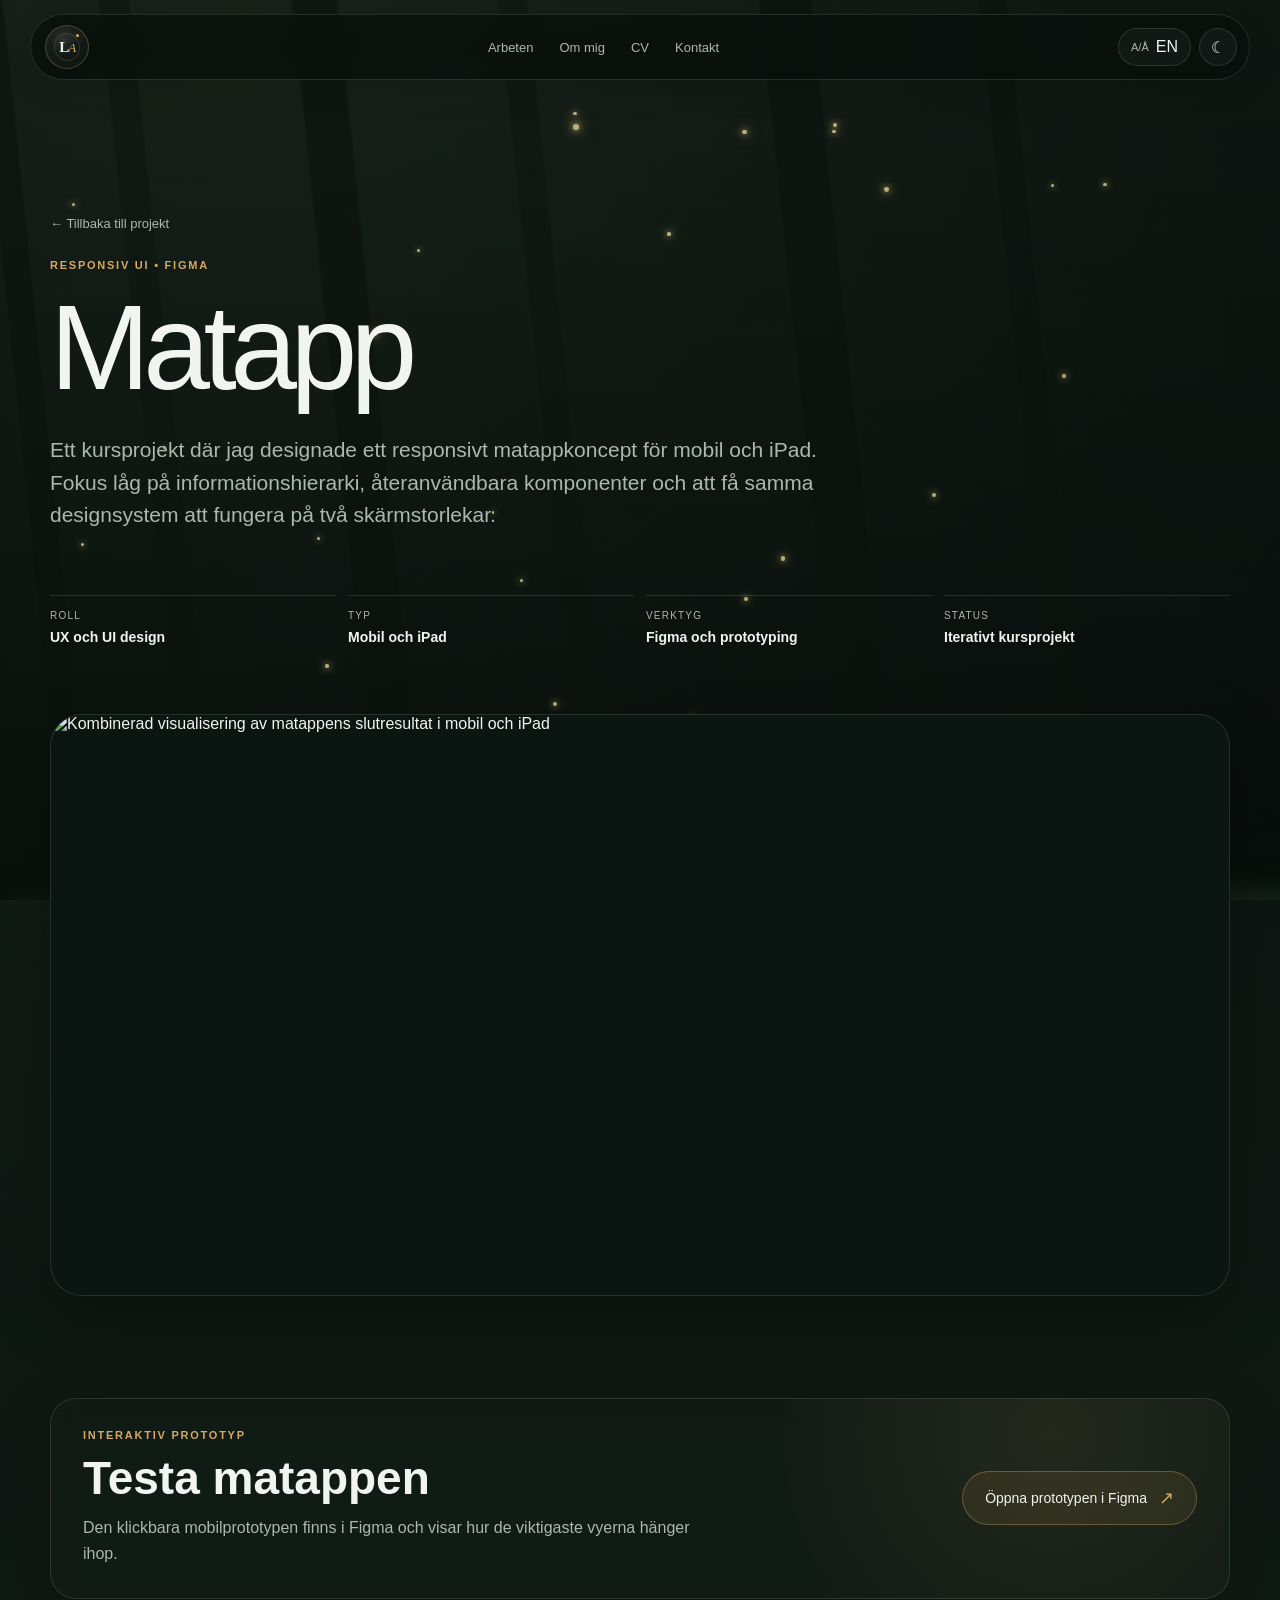
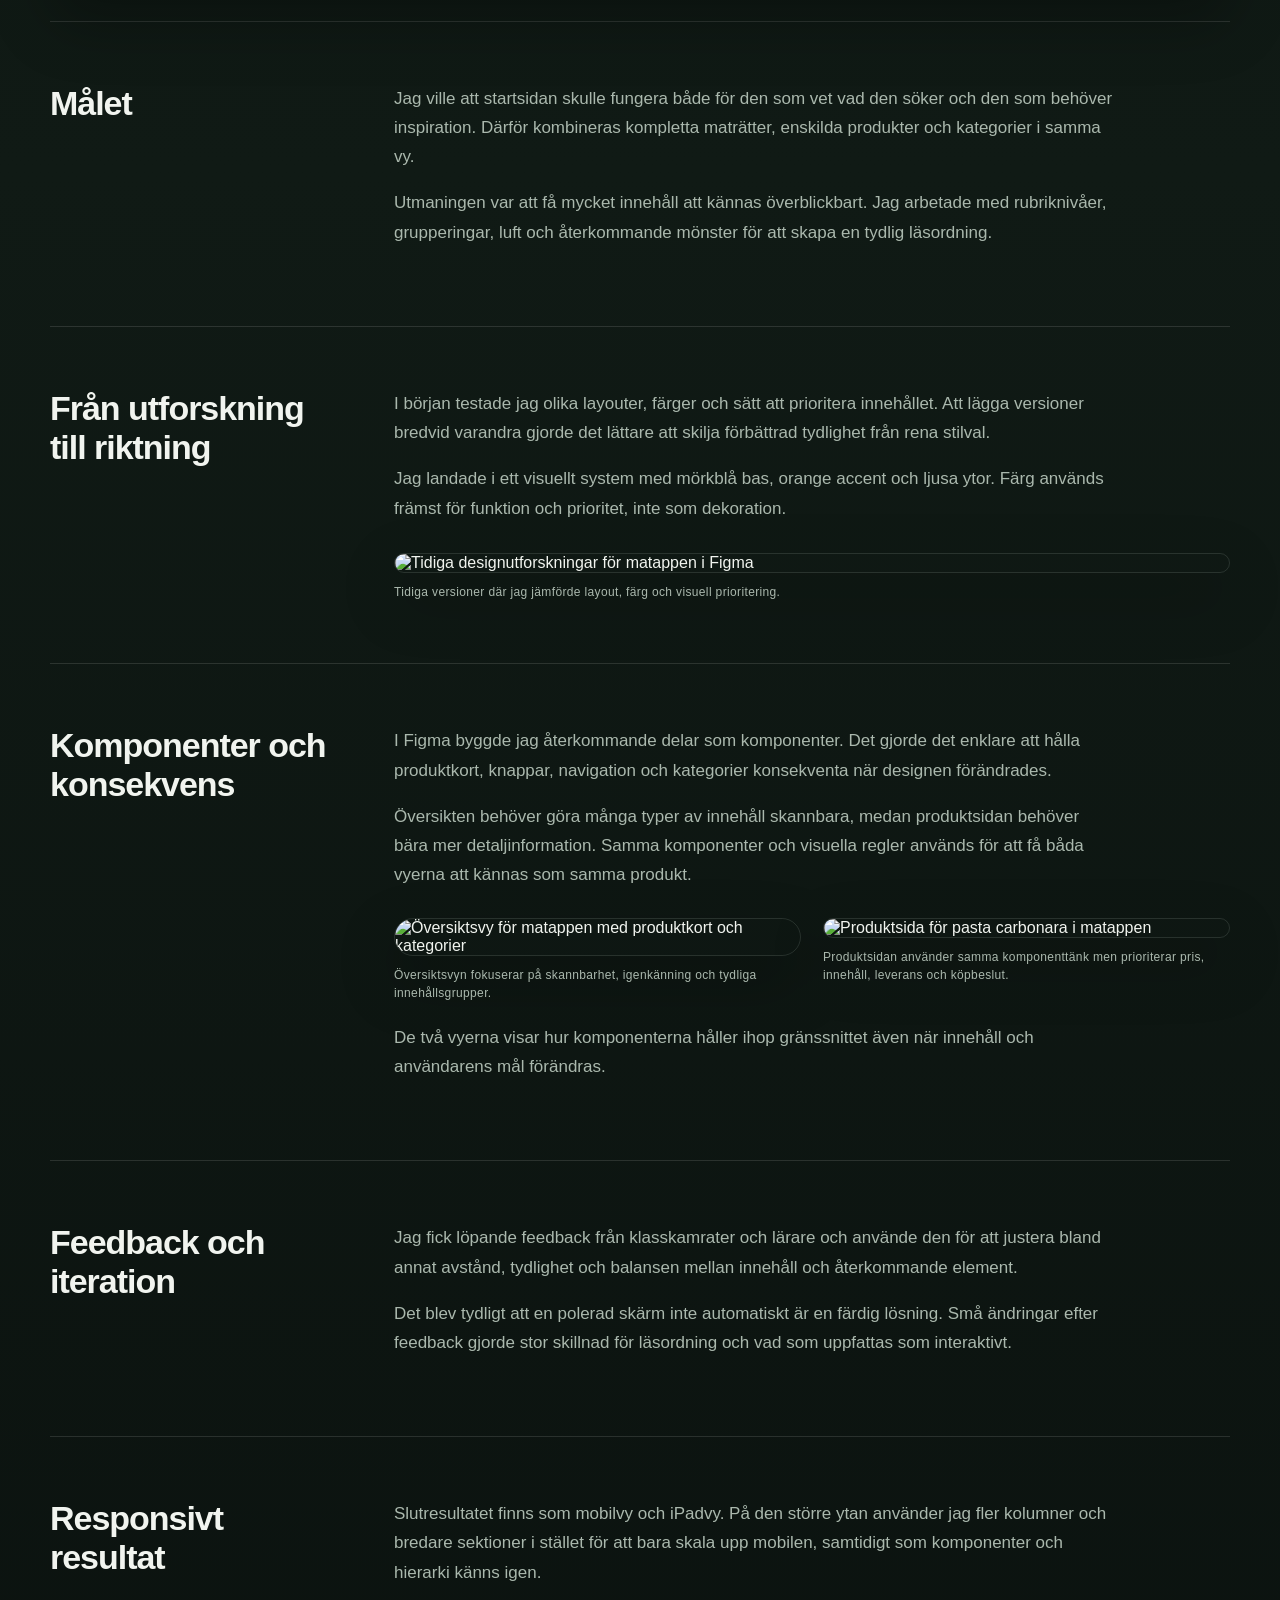
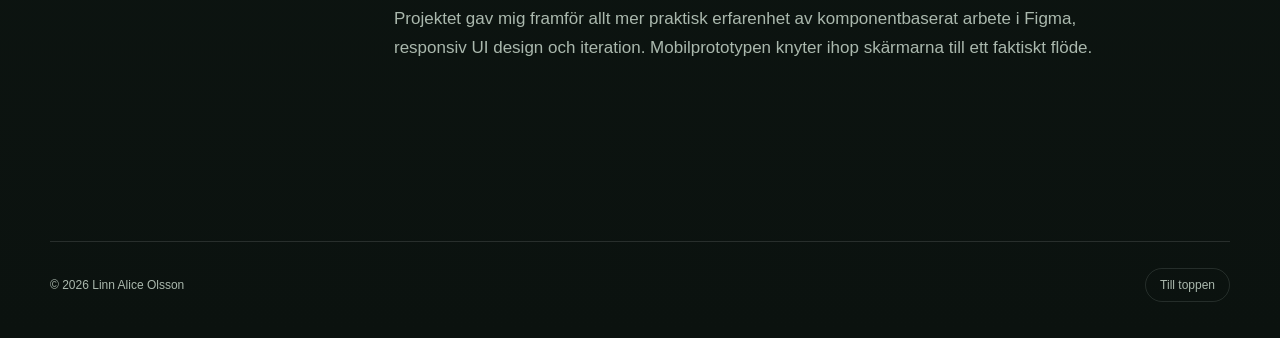
==== matapp.html @ 0272a180 "Add files via upload" ====
<!DOCTYPE html>

<html data-theme="dark" lang="sv">
<head>
<meta charset="utf-8"/>
<meta content="width=device-width, initial-scale=1" name="viewport"/>
<title>Matapp | Linn Alice Olsson</title>
<link href="styles.css" rel="stylesheet"/>
<script>
    const savedTheme = localStorage.getItem("linnalice-theme");
    document.documentElement.dataset.theme = savedTheme || "dark";
  </script>
</head>
<body>
<div aria-hidden="true" class="forest-backdrop"></div>
<div aria-hidden="true" class="fireflies" id="fireflies"></div>
<header class="site-header">
<a aria-label="Linn Alice Olsson, startsida" class="brand brand-icon-only" href="index.html">
<span aria-hidden="true" class="brand-mark brand-mark-refined">
<span class="brand-monogram">
<span class="brand-l">L</span><span class="brand-a">A</span>
</span>
<span class="brand-orbit"></span>
<span class="brand-dot"></span>
</span>
</a>
<button aria-expanded="false" aria-label="Öppna meny" class="mobile-menu-btn" type="button">
<span></span><span></span>
</button>
<nav aria-label="Primary navigation" class="main-nav">
<a data-i18n="navWork" href="index.html#work">Arbeten</a>
<a data-i18n="navAbout" href="index.html#about">Om mig</a>
<a data-i18n="navDocuments" href="index.html#documents">CV</a>
<a data-i18n="navContact" href="index.html#contact">Kontakt</a>
</nav>
<div class="nav-actions">
<button aria-label="Switch language" class="control-btn" id="languageToggle" type="button">
<span aria-hidden="true" class="control-icon">A/Å</span>
<span id="languageLabel">EN</span>
</button>
<button aria-label="Switch theme" class="control-btn icon-only" id="themeToggle" type="button">
<span aria-hidden="true" class="theme-icon moon">☾</span>
<span aria-hidden="true" class="theme-icon sun">☀</span>
</button>
</div>
</header>
<main class="case-main">
<section class="case-hero section-shell">
<a class="case-back" data-i18n="caseBack" href="index.html#work">← Tillbaka till projekt</a>
<p class="eyebrow" data-case-en="RESPONSIVE UI • FIGMA" data-case-sv="RESPONSIV UI • FIGMA">RESPONSIV UI • FIGMA</p>
<h1 class="case-title" data-case-en="Food app" data-case-sv="Matapp">Matapp</h1>
<p class="case-intro" data-case-en="A course project where I designed a responsive food app concept for mobile and iPad. The focus was information hierarchy, reusable components and making the same design system work across two screen sizes." data-case-sv="Ett kursprojekt där jag designade ett responsivt matappkoncept för mobil och iPad. Fokus låg på informationshierarki, återanvändbara komponenter och att få samma designsystem att fungera på två skärmstorlekar.">Ett kursprojekt där jag designade ett responsivt matappkoncept för mobil och iPad. Fokus låg på informationshierarki, återanvändbara komponenter och att få samma designsystem att fungera på två skärmstorlekar.</p>
<div class="case-facts">
<div class="case-fact"><span data-i18n="caseRole">ROLL</span><strong data-case-en="UX and UI design" data-case-sv="UX och UI design">UX och UI design</strong></div>
<div class="case-fact"><span data-i18n="caseType">TYP</span><strong data-case-en="Mobile and iPad" data-case-sv="Mobil och iPad">Mobil och iPad</strong></div>
<div class="case-fact"><span data-i18n="caseTools">VERKTYG</span><strong data-case-en="Figma and prototyping" data-case-sv="Figma och prototyping">Figma och prototyping</strong></div>
<div class="case-fact"><span data-i18n="caseStatus">STATUS</span><strong data-case-en="Iterative course project" data-case-sv="Iterativt kursprojekt">Iterativt kursprojekt</strong></div>
</div>
</section>
<section class="section-shell">
<div class="case-visual matapp-hero-image">
<picture>
<source media="(max-width: 680px)" srcset="assets/matapp-final-combined-hero-mobile.png"/>
<img alt="Kombinerad visualisering av matappens slutresultat i mobil och iPad" src="assets/matapp-final-combined-hero.png"/>
</picture>
</div>
</section>
<section class="section-shell matapp-prototype-section">
<div class="matapp-prototype-card">
<div class="matapp-prototype-copy">
<p class="eyebrow" data-case-en="INTERACTIVE PROTOTYPE" data-case-sv="INTERAKTIV PROTOTYP">INTERAKTIV PROTOTYP</p>
<h2 data-case-en="Try the food app" data-case-sv="Testa matappen">Testa matappen</h2>
<p data-case-en="The clickable mobile prototype is available in Figma and shows how the key screens connect." data-case-sv="Den klickbara mobilprototypen finns i Figma och visar hur de viktigaste vyerna hänger ihop.">Den klickbara mobilprototypen finns i Figma och visar hur de viktigaste vyerna hänger ihop.</p>
</div>
<a class="matapp-prototype-button" href="https://www.figma.com/proto/C2Lxq1f9OH0T0TTfnPXdbv/UI-kurs---Linn-Olsson--Copy-?node-id=6-16&amp;p=f&amp;t=yKw68wwn02vypSz4-1&amp;scaling=scale-down&amp;content-scaling=fixed&amp;page-id=0%3A1&amp;starting-point-node-id=6%3A16" rel="noopener noreferrer" target="_blank">
<span data-case-en="Open prototype in Figma" data-case-sv="Öppna prototypen i Figma">Öppna prototypen i Figma</span>
<span aria-hidden="true">↗</span>
</a>
</div>
</section>
<section class="section-shell">
<div class="case-section">
<h2 data-case-en="The goal" data-case-sv="Målet">Målet</h2>
<div>
<p data-case-en="I wanted the home screen to work both for someone who knows what they are looking for and for someone who needs inspiration. That is why complete meals, individual products and categories are combined in the same view." data-case-sv="Jag ville att startsidan skulle fungera både för den som vet vad den söker och den som behöver inspiration. Därför kombineras kompletta maträtter, enskilda produkter och kategorier i samma vy.">Jag ville att startsidan skulle fungera både för den som vet vad den söker och den som behöver inspiration. Därför kombineras kompletta maträtter, enskilda produkter och kategorier i samma vy.</p>
<p data-case-en="The challenge was making a lot of content feel easy to scan. I worked with heading levels, grouping, spacing and recurring patterns to create a clear reading order." data-case-sv="Utmaningen var att få mycket innehåll att kännas överblickbart. Jag arbetade med rubriknivåer, grupperingar, luft och återkommande mönster för att skapa en tydlig läsordning.">Utmaningen var att få mycket innehåll att kännas överblickbart. Jag arbetade med rubriknivåer, grupperingar, luft och återkommande mönster för att skapa en tydlig läsordning.</p>
</div>
</div>
<div class="case-section">
<h2 data-case-en="From exploration to direction" data-case-sv="Från utforskning till riktning">Från utforskning till riktning</h2>
<div>
<p data-case-en="At the beginning I explored different layouts, colours and ways of prioritising content. Comparing versions side by side made it easier to separate improvements in clarity from purely stylistic choices." data-case-sv="I början testade jag olika layouter, färger och sätt att prioritera innehållet. Att lägga versioner bredvid varandra gjorde det lättare att skilja förbättrad tydlighet från rena stilval.">I början testade jag olika layouter, färger och sätt att prioritera innehållet. Att lägga versioner bredvid varandra gjorde det lättare att skilja förbättrad tydlighet från rena stilval.</p>
<p data-case-en="I landed on a visual system with a dark blue base, orange accent and light surfaces. Colour is used mainly for function and priority rather than decoration." data-case-sv="Jag landade i ett visuellt system med mörkblå bas, orange accent och ljusa ytor. Färg används främst för funktion och prioritet, inte som dekoration.">Jag landade i ett visuellt system med mörkblå bas, orange accent och ljusa ytor. Färg används främst för funktion och prioritet, inte som dekoration.</p>
<figure class="matapp-process-image matapp-process-wide">
<img alt="Tidiga designutforskningar för matappen i Figma" src="assets/matapp-early-exploration.png"/>
<figcaption data-case-en="Early versions where I compared layout, colour and visual hierarchy." data-case-sv="Tidiga versioner där jag jämförde layout, färg och visuell prioritering.">Tidiga versioner där jag jämförde layout, färg och visuell prioritering.</figcaption>
</figure>
</div>
</div>
<div class="case-section">
<h2 data-case-en="Components and consistency" data-case-sv="Komponenter och konsekvens">Komponenter och konsekvens</h2>
<div>
<p data-case-en="In Figma I built recurring elements as components. This made it easier to keep product cards, buttons, navigation and categories consistent as the design changed." data-case-sv="I Figma byggde jag återkommande delar som komponenter. Det gjorde det enklare att hålla produktkort, knappar, navigation och kategorier konsekventa när designen förändrades.">I Figma byggde jag återkommande delar som komponenter. Det gjorde det enklare att hålla produktkort, knappar, navigation och kategorier konsekventa när designen förändrades.</p>
<p data-case-en="The overview needs to make many types of content easy to scan, while the product page carries more detailed information. The same components and visual rules help both screens feel like the same product." data-case-sv="Översikten behöver göra många typer av innehåll skannbara, medan produktsidan behöver bära mer detaljinformation. Samma komponenter och visuella regler används för att få båda vyerna att kännas som samma produkt.">Översikten behöver göra många typer av innehåll skannbara, medan produktsidan behöver bära mer detaljinformation. Samma komponenter och visuella regler används för att få båda vyerna att kännas som samma produkt.</p>
<div class="matapp-components-grid">
<figure class="matapp-components-card">
<img alt="Översiktsvy för matappen med produktkort och kategorier" src="assets/matapp-components-home.png"/>
<figcaption data-case-en="The overview focuses on scannability, recognition and clearly grouped content." data-case-sv="Översiktsvyn fokuserar på skannbarhet, igenkänning och tydliga innehållsgrupper.">Översiktsvyn fokuserar på skannbarhet, igenkänning och tydliga innehållsgrupper.</figcaption>
</figure>
<figure class="matapp-components-card">
<img alt="Produktsida för pasta carbonara i matappen" src="assets/matapp-components-product.png"/>
<figcaption data-case-en="The product page uses the same component logic while prioritising price, contents, delivery and the purchase decision." data-case-sv="Produktsidan använder samma komponenttänk men prioriterar pris, innehåll, leverans och köpbeslut.">Produktsidan använder samma komponenttänk men prioriterar pris, innehåll, leverans och köpbeslut.</figcaption>
</figure>
</div>
<p class="case-supporting-text" data-case-en="The two views show how the components keep the interface cohesive even as the content and user goals change." data-case-sv="De två vyerna visar hur komponenterna håller ihop gränssnittet även när innehåll och användarens mål förändras.">De två vyerna visar hur komponenterna håller ihop gränssnittet även när innehåll och användarens mål förändras.</p>
</div>
</div>
<div class="case-section">
<h2 data-case-en="Feedback and iteration" data-case-sv="Feedback och iteration">Feedback och iteration</h2>
<div>
<p data-case-en="I received ongoing feedback from classmates and teachers and used it to adjust spacing, clarity and the balance between content and recurring elements." data-case-sv="Jag fick löpande feedback från klasskamrater och lärare och använde den för att justera bland annat avstånd, tydlighet och balansen mellan innehåll och återkommande element.">Jag fick löpande feedback från klasskamrater och lärare och använde den för att justera bland annat avstånd, tydlighet och balansen mellan innehåll och återkommande element.</p>
<p data-case-en="It became clear that a polished screen is not automatically a finished solution. Small changes after feedback made a meaningful difference to reading order and what feels interactive." data-case-sv="Det blev tydligt att en polerad skärm inte automatiskt är en färdig lösning. Små ändringar efter feedback gjorde stor skillnad för läsordning och vad som uppfattas som interaktivt.">Det blev tydligt att en polerad skärm inte automatiskt är en färdig lösning. Små ändringar efter feedback gjorde stor skillnad för läsordning och vad som uppfattas som interaktivt.</p>
</div>
</div>
<div class="case-section">
<h2 data-case-en="Responsive outcome" data-case-sv="Responsivt resultat">Responsivt resultat</h2>
<div>
<p data-case-en="The final result includes both mobile and iPad layouts. On the larger canvas I use more columns and wider sections rather than simply scaling up the mobile version, while keeping the components and hierarchy recognisable." data-case-sv="Slutresultatet finns som mobilvy och iPadvy. På den större ytan använder jag fler kolumner och bredare sektioner i stället för att bara skala upp mobilen, samtidigt som komponenter och hierarki känns igen.">Slutresultatet finns som mobilvy och iPadvy. På den större ytan använder jag fler kolumner och bredare sektioner i stället för att bara skala upp mobilen, samtidigt som komponenter och hierarki känns igen.</p>
<p data-case-en="The project mainly gave me more practical experience with components in Figma, responsive UI design and iteration. The mobile prototype connects the screens into an actual flow." data-case-sv="Projektet gav mig framför allt mer praktisk erfarenhet av komponentbaserat arbete i Figma, responsiv UI design och iteration. Mobilprototypen knyter ihop skärmarna till ett faktiskt flöde.">Projektet gav mig framför allt mer praktisk erfarenhet av komponentbaserat arbete i Figma, responsiv UI design och iteration. Mobilprototypen knyter ihop skärmarna till ett faktiskt flöde.</p>
</div>
</div>
</section>
</main>
<footer class="site-footer section-shell">
  <p class="footer-name">© <span id="year"></span> Linn Alice Olsson</p>
  <button class="footer-top-button" type="button" data-i18n="footerTop" aria-label="Till toppen">
   <span data-i18n="footerTop">Till toppen</span>
   <span aria-hidden="true">↑</span>
  </button>
 </footer>
<script src="script.js"></script>
<script>
    function updateCaseLanguage() {
      const lang = localStorage.getItem("linnalice-lang") || "sv";
      document.querySelectorAll("[data-case-sv]").forEach((el) => {
        el.textContent = lang === "sv" ? el.dataset.caseSv : el.dataset.caseEn;
      });
    }
    updateCaseLanguage();
    document.getElementById("languageToggle")?.addEventListener("click", () => setTimeout(updateCaseLanguage, 0));
  </script>
</body>
</html>
---- styles.css ----
:root {
  --bg: #0b120f;
  --bg-soft: #101a15;
  --surface: rgba(18, 29, 23, 0.72);
  --surface-strong: #14211a;
  --surface-border: rgba(230, 240, 232, 0.12);
  --text: #f1f4ef;
  --muted: #aab8ad;
  --accent: #d6a95f;
  --accent-2: #8fa88c;
  --moss: #57725a;
  --line: rgba(255,255,255,0.12);
  --nav: rgba(9, 15, 12, 0.78);
  --shadow: 0 24px 60px rgba(0,0,0,0.28);
  --radius-xl: 32px;
  --radius-lg: 24px;
  --radius-md: 18px;
  --max: 1180px;
}

html[data-theme="light"] {
  --bg: #eef0e7;
  --bg-soft: #e4e9dd;
  --surface: rgba(248, 249, 244, 0.76);
  --surface-strong: #f8f9f4;
  --surface-border: rgba(40, 60, 45, 0.12);
  --text: #172019;
  --muted: #5d6c61;
  --accent: #8c5f26;
  --accent-2: #687d65;
  --moss: #6f846c;
  --line: rgba(28, 44, 33, 0.14);
  --nav: rgba(241, 243, 235, 0.82);
  --shadow: 0 24px 60px rgba(54,70,58,0.12);
}

* {
  box-sizing: border-box;
}

html {
  scroll-behavior: smooth;
  background: var(--bg);
}

body {
  margin: 0;
  min-height: 100vh;
  position: relative;
  isolation: isolate;
  color: var(--text);
  background:
    radial-gradient(circle at 20% 0%, rgba(104, 131, 96, 0.15), transparent 36%),
    linear-gradient(180deg, var(--bg) 0%, var(--bg-soft) 50%, var(--bg) 100%);
  font-family: Inter, ui-sans-serif, -apple-system, BlinkMacSystemFont, "Segoe UI", sans-serif;
  transition: background 500ms ease, color 300ms ease;
  overflow-x: hidden;
}

a {
  color: inherit;
  text-decoration: none;
}

button, a {
  -webkit-tap-highlight-color: transparent;
}

button {
  font: inherit;
}

::selection {
  background: var(--accent);
  color: #10130f;
}

.forest-backdrop {
  position: fixed;
  inset: 0;
  pointer-events: none;
  z-index: 0;
  overflow: hidden;
  opacity: 0.72;
  transition: opacity 500ms ease;
}

.forest-backdrop::before {
  content: "";
  position: absolute;
  inset: 0;
  background:
    linear-gradient(84deg, transparent 0 5%, rgba(8, 15, 11, .68) 5.1% 7%, transparent 7.1% 14%, rgba(8,15,11,.5) 14.2% 16.2%, transparent 16.4% 28%, rgba(8,15,11,.74) 28.2% 31.3%, transparent 31.5% 43%, rgba(8,15,11,.45) 43.2% 45.1%, transparent 45.3% 62%, rgba(8,15,11,.62) 62.2% 65.8%, transparent 66% 78%, rgba(8,15,11,.47) 78.1% 80%, transparent 80.2%),
    linear-gradient(180deg, rgba(17, 31, 23, .1), rgba(3, 7, 5, .72));
  filter: blur(.2px);
}

.forest-backdrop::after {
  content: "";
  position: absolute;
  left: -5vw;
  right: -5vw;
  bottom: -10vh;
  height: 54vh;
  background:
    radial-gradient(ellipse at 13% 100%, rgba(46, 72, 51, .9) 0 12%, transparent 13%),
    radial-gradient(ellipse at 33% 100%, rgba(36, 62, 43, .84) 0 16%, transparent 17%),
    radial-gradient(ellipse at 55% 100%, rgba(40, 70, 48, .88) 0 15%, transparent 16%),
    radial-gradient(ellipse at 78% 100%, rgba(40, 66, 45, .82) 0 17%, transparent 18%),
    radial-gradient(ellipse at 95% 100%, rgba(41, 67, 47, .76) 0 14%, transparent 15%);
  filter: blur(14px);
  opacity: .8;
}

html[data-theme="light"] .forest-backdrop {
  opacity: .48;
}

html[data-theme="light"] .forest-backdrop::before {
  background:
    linear-gradient(84deg, transparent 0 5%, rgba(77, 99, 75, .24) 5.1% 7%, transparent 7.1% 14%, rgba(77,99,75,.17) 14.2% 16.2%, transparent 16.4% 28%, rgba(77,99,75,.24) 28.2% 31.3%, transparent 31.5% 43%, rgba(77,99,75,.14) 43.2% 45.1%, transparent 45.3% 62%, rgba(77,99,75,.22) 62.2% 65.8%, transparent 66% 78%, rgba(77,99,75,.16) 78.1% 80%, transparent 80.2%),
    radial-gradient(circle at 65% 7%, rgba(255, 248, 198, .72), transparent 18%);
}

.fireflies {
  position: fixed;
  inset: 0;
  z-index: 1;
  pointer-events: none;
  overflow: hidden;
  transition: opacity 300ms ease;
}

html[data-theme="light"] .fireflies {
  opacity: 0;
  visibility: hidden;
}

.firefly {
  position: absolute;
  width: var(--size);
  height: var(--size);
  left: var(--x);
  top: var(--y);
  border-radius: 50%;
  background: #fff0a8;
  box-shadow:
    0 0 6px rgba(255, 239, 166, 1),
    0 0 14px rgba(255, 225, 120, .95),
    0 0 28px rgba(255, 205, 78, .72),
    0 0 44px rgba(255, 193, 57, .35);
  opacity: .7;
  animation:
    drift var(--drift) ease-in-out infinite alternate,
    glow var(--blink) ease-in-out infinite;
  animation-delay: var(--delay);
}

@keyframes drift {
  from { transform: translate3d(-12px, 10px, 0); }
  to   { transform: translate3d(var(--dx), var(--dy), 0); }
}

@keyframes glow {
  0%, 100% { opacity: .38; }
  45% { opacity: 1; }
  65% { opacity: .62; }
}


/* Keep the fixed forest and fireflies above the page background,
   while all real content stays safely above them. */
body > main,
body > footer {
  position: relative;
  z-index: 2;
}

.site-header {
  position: sticky;
  top: 0;
  z-index: 30;
  width: min(calc(100% - 28px), 1220px);
  margin: 14px auto 0;
  padding: 10px 12px 10px 14px;
  display: grid;
  grid-template-columns: auto 1fr auto;
  align-items: center;
  gap: 22px;
  border: 1px solid var(--surface-border);
  border-radius: 999px;
  background: var(--nav);
  backdrop-filter: blur(18px) saturate(140%);
  -webkit-backdrop-filter: blur(18px) saturate(140%);
  box-shadow: 0 10px 32px rgba(0,0,0,.1);
}

.brand {
  display: inline-flex;
  align-items: center;
  gap: 10px;
  font-weight: 650;
  letter-spacing: -0.02em;
}

.brand-mark {
  position: relative;
  width: 40px;
  height: 40px;
  display: grid;
  place-items: center;
  border: 1px solid var(--surface-border);
  border-radius: 50%;
  background: linear-gradient(145deg, rgba(255,255,255,.09), rgba(255,255,255,.02));
}

.brand-name {
  font-size: 14px;
}

.main-nav {
  display: flex;
  justify-content: center;
  gap: 26px;
  font-size: 13px;
  color: var(--muted);
}

.main-nav a {
  position: relative;
  transition: color 180ms ease;
}

.main-nav a::after {
  content: "";
  position: absolute;
  left: 0;
  right: 100%;
  bottom: -7px;
  height: 1px;
  background: var(--accent);
  transition: right 180ms ease;
}

.main-nav a:hover {
  color: var(--text);
}

.main-nav a:hover::after {
  right: 0;
}

.nav-actions {
  display: flex;
  gap: 8px;
}

.control-btn {
  height: 38px;
  padding: 0 12px;
  display: inline-flex;
  align-items: center;
  gap: 7px;
  border: 1px solid var(--surface-border);
  border-radius: 999px;
  color: var(--text);
  background: rgba(255,255,255,.04);
  cursor: pointer;
  transition: transform 180ms ease, border-color 180ms ease, background 180ms ease;
}

.control-btn:hover {
  transform: translateY(-1px);
  border-color: rgba(214,169,95,.45);
  background: rgba(255,255,255,.07);
}

.control-icon {
  color: var(--muted);
  font-size: 11px;
}

.icon-only {
  width: 38px;
  padding: 0;
  justify-content: center;
}

.sun {
  display: none;
}

html[data-theme="light"] .moon {
  display: none;
}

html[data-theme="light"] .sun {
  display: inline;
}

.section-shell {
  width: min(calc(100% - 40px), var(--max));
  margin-inline: auto;
}

.hero {
  min-height: calc(92vh - 72px);
  display: grid;
  grid-template-columns: minmax(0, 1.35fr) minmax(260px, .65fr);
  align-items: end;
  gap: 52px;
  padding-top: clamp(110px, 15vh, 190px);
  padding-bottom: 90px;
}

.hero-copy {
  max-width: 860px;
}

.eyebrow {
  margin: 0 0 18px;
  color: var(--accent);
  font-size: 11px;
  font-weight: 700;
  letter-spacing: .16em;
}

.hero h1,
.section-heading h2,
.contact-card h2,
.case-hero h1 {
  margin: 0;
  font-weight: 520;
  letter-spacing: -0.055em;
  line-height: .98;
}

.hero h1 {
  max-width: 880px;
  font-size: clamp(54px, 8vw, 106px);
}

.hero h1 em {
  display: block;
  color: var(--muted);
  font-family: Georgia, "Times New Roman", serif;
  font-weight: 400;
}

.hero-intro {
  max-width: 700px;
  margin: 30px 0 0;
  color: var(--muted);
  font-size: clamp(18px, 2vw, 22px);
  line-height: 1.55;
}

.hero-actions {
  display: flex;
  flex-wrap: wrap;
  gap: 12px;
  margin-top: 32px;
}

.btn {
  min-height: 48px;
  padding: 0 18px;
  display: inline-flex;
  align-items: center;
  justify-content: center;
  border-radius: 999px;
  border: 1px solid var(--surface-border);
  font-size: 14px;
  font-weight: 650;
  transition: transform 180ms ease, background 180ms ease, border-color 180ms ease;
}

.btn:hover {
  transform: translateY(-2px);
}

.btn-primary {
  color: #13150f;
  border-color: var(--accent);
  background: var(--accent);
}

.btn-secondary {
  background: rgba(255,255,255,.04);
}

.hero-note {
  max-width: 340px;
  align-self: center;
  padding: 24px;
  border-top: 1px solid var(--line);
  border-bottom: 1px solid var(--line);
  color: var(--muted);
}

.note-number {
  display: block;
  margin-bottom: 44px;
  color: var(--accent);
  font-family: ui-monospace, SFMono-Regular, Menlo, monospace;
  font-size: 11px;
}

.hero-note p {
  margin: 0;
  line-height: 1.6;
}

.work,
.about,
.documents,
.contact {
  padding: 88px 0;
}

.section-heading {
  display: flex;
  align-items: end;
  justify-content: space-between;
  gap: 32px;
  margin-bottom: 34px;
}

.section-heading h2 {
  font-size: clamp(44px, 6vw, 76px);
}

.section-description {
  max-width: 420px;
  margin: 0;
  color: var(--muted);
  line-height: 1.55;
}

.project-grid {
  display: grid;
  grid-template-columns: repeat(2, minmax(0, 1fr));
  gap: 18px;
}

.project-card {
  position: relative;
  min-width: 0;
  padding: 14px;
  overflow: hidden;
  border: 1px solid var(--surface-border);
  border-radius: var(--radius-xl);
  background: var(--surface);
  backdrop-filter: blur(12px);
  box-shadow: var(--shadow);
  transition: transform 260ms cubic-bezier(.2,.8,.2,1), border-color 260ms ease, background 260ms ease;
}

.project-card:hover {
  transform: translateY(-6px);
  border-color: rgba(214,169,95,.38);
}

.project-featured {
  grid-column: span 2;
}

.project-art {
  position: relative;
  min-height: 300px;
  overflow: hidden;
  border-radius: 22px;
  isolation: isolate;
}

.project-featured .project-art {
  min-height: 430px;
}

.project-art::after {
  content: "";
  position: absolute;
  inset: 0;
  z-index: -1;
  background: linear-gradient(180deg, transparent 45%, rgba(0,0,0,.16));
}

.art-label {
  position: absolute;
  top: 18px;
  left: 18px;
  z-index: 3;
  padding: 7px 9px;
  border: 1px solid rgba(255,255,255,.18);
  border-radius: 999px;
  background: rgba(10,15,12,.28);
  color: rgba(255,255,255,.78);
  font-size: 10px;
  letter-spacing: .14em;
  backdrop-filter: blur(8px);
}

.art-viking {
  background:
    radial-gradient(circle at 76% 28%, rgba(228, 178, 99, .38), transparent 21%),
    linear-gradient(135deg, #26382c, #111d16 52%, #243829);
}

.art-viking::before {
  content: "";
  position: absolute;
  inset: 14% 18%;
  border: 1px solid rgba(230,223,197,.24);
  border-radius: 50% 48% 47% 53%;
  transform: rotate(-6deg);
}

.art-orbit {
  position: absolute;
  left: 50%;
  top: 51%;
  width: min(44vw, 340px);
  aspect-ratio: 1;
  border: 1px dashed rgba(233,201,141,.34);
  border-radius: 50%;
  transform: translate(-50%,-50%);
}

.art-card {
  position: absolute;
  width: 34%;
  height: 62%;
  left: 50%;
  top: 50%;
  border-radius: 22px;
  background:
    linear-gradient(180deg, rgba(255,255,255,.18), rgba(255,255,255,.03)),
    linear-gradient(145deg, #5f705e, #29392e);
  border: 1px solid rgba(255,255,255,.14);
  transform: translate(-50%,-50%) rotate(4deg);
  box-shadow: 0 28px 50px rgba(0,0,0,.25);
}

.art-wingspan {
  background:
    linear-gradient(145deg, #151d19, #23362b 70%, #3c4c3d);
}

.browser-frame {
  position: absolute;
  width: 74%;
  height: 64%;
  left: 13%;
  top: 18%;
  border: 1px solid rgba(255,255,255,.18);
  border-radius: 18px;
  background:
    linear-gradient(180deg, rgba(255,255,255,.08) 0 18%, transparent 18%),
    linear-gradient(135deg, rgba(222,235,214,.10), rgba(255,255,255,.02));
  box-shadow: 0 26px 44px rgba(0,0,0,.24);
}

.browser-frame::before,
.browser-frame::after {
  content: "";
  position: absolute;
  left: 8%;
  right: 8%;
  height: 14%;
  border-radius: 10px;
  background: rgba(255,255,255,.08);
}

.browser-frame::before { top: 33%; }
.browser-frame::after { top: 57%; }

.browser-frame i {
  position: relative;
  z-index: 2;
  display: inline-block;
  width: 5px;
  height: 5px;
  margin: 12px 0 0 5px;
  border-radius: 50%;
  background: rgba(255,255,255,.36);
}
.browser-frame i:first-child { margin-left: 13px; }

.art-streaming {
  background:
    radial-gradient(circle at 35% 30%, rgba(204, 150, 84, .34), transparent 26%),
    linear-gradient(145deg, #171818, #2a2420 54%, #364034);
}

.play-symbol {
  position: absolute;
  left: 50%;
  top: 44%;
  transform: translate(-50%,-50%);
  display: grid;
  place-items: center;
  width: 92px;
  height: 92px;
  border-radius: 50%;
  border: 1px solid rgba(255,255,255,.2);
  background: rgba(255,255,255,.08);
  color: rgba(255,255,255,.72);
  font-size: 22px;
  backdrop-filter: blur(8px);
}

.caption-bars {
  position: absolute;
  left: 24%;
  right: 24%;
  bottom: 24%;
  height: 9px;
  border-radius: 999px;
  background: rgba(255,255,255,.28);
  box-shadow: 0 18px 0 rgba(255,255,255,.16);
}

.art-food {
  background:
    radial-gradient(circle at 70% 20%, rgba(218, 177, 97, .22), transparent 28%),
    linear-gradient(145deg, #233125, #18231a 54%, #424538);
}

.phone {
  position: absolute;
  width: 39%;
  height: 78%;
  left: 50%;
  top: 54%;
  transform: translate(-50%,-50%) rotate(-3deg);
  padding: 11% 9%;
  border: 1px solid rgba(255,255,255,.19);
  border-radius: 28px;
  background: linear-gradient(180deg, #e7e4d6, #c9ccbd);
  box-shadow: 0 28px 44px rgba(0,0,0,.28);
}

.phone span,
.phone i {
  display: block;
  border-radius: 999px;
  background: rgba(48,65,52,.28);
}
.phone span { height: 11%; margin-bottom: 22%; }
.phone i { height: 8%; margin-top: 13%; }
.phone i:nth-of-type(2) { width: 76%; }
.phone i:nth-of-type(3) { width: 54%; }

.project-meta {
  display: flex;
  justify-content: space-between;
  align-items: end;
  gap: 16px;
  padding: 22px 8px 0;
}

.project-kicker {
  margin: 0 0 7px;
  color: var(--muted);
  font-size: 10px;
  font-weight: 700;
  letter-spacing: .13em;
}

.project-meta h3 {
  margin: 0;
  font-size: clamp(28px, 3vw, 40px);
  font-weight: 560;
  letter-spacing: -0.04em;
}

.project-arrow {
  width: 42px;
  height: 42px;
  display: grid;
  place-items: center;
  border: 1px solid var(--line);
  border-radius: 50%;
  color: var(--muted);
  transition: transform 180ms ease, color 180ms ease, border-color 180ms ease;
}

.project-card:hover .project-arrow {
  transform: translate(2px,-2px);
  color: var(--accent);
  border-color: rgba(214,169,95,.36);
}

.project-summary {
  margin: 16px 8px 0;
  max-width: 720px;
  color: var(--muted);
  line-height: 1.55;
}

.project-tags {
  display: flex;
  flex-wrap: wrap;
  gap: 7px;
  padding: 18px 8px 8px;
}

.project-tags span {
  padding: 7px 10px;
  border: 1px solid var(--line);
  border-radius: 999px;
  color: var(--muted);
  font-size: 11px;
}

.about-grid {
  display: grid;
  grid-template-columns: 1.1fr .9fr;
  gap: 80px;
  padding-top: 24px;
  border-top: 1px solid var(--line);
}

.about-copy {
  max-width: 700px;
}

.about-copy p {
  color: var(--muted);
  font-size: 18px;
  line-height: 1.72;
}

.about-copy .about-lead {
  margin-top: 0;
  color: var(--text);
  font-family: Georgia, "Times New Roman", serif;
  font-size: clamp(28px, 3vw, 40px);
  line-height: 1.22;
}


.document-grid {
  display: grid;
  grid-template-columns: repeat(2, minmax(0,1fr));
  gap: 18px;
}

.document-card {
  min-height: 210px;
  padding: 24px;
  display: grid;
  grid-template-columns: auto 1fr auto;
  align-items: end;
  gap: 24px;
  border: 1px solid var(--surface-border);
  border-radius: var(--radius-lg);
  background: var(--surface);
  box-shadow: var(--shadow);
  transition: transform 220ms ease, border-color 220ms ease;
}

.document-card:hover {
  transform: translateY(-4px);
  border-color: rgba(214,169,95,.38);
}

.document-index,
.document-label {
  color: var(--accent);
  font-size: 10px;
  font-family: ui-monospace, SFMono-Regular, Menlo, monospace;
}

.document-card h3 {
  margin: 0 0 8px;
  font-size: 28px;
  letter-spacing: -0.03em;
}

.document-card p:not(.document-label) {
  margin: 0;
  color: var(--muted);
  line-height: 1.5;
}

.document-arrow {
  font-size: 24px;
  color: var(--muted);
}

.contact-card {
  position: relative;
  overflow: hidden;
  display: grid;
  grid-template-columns: 1.15fr .85fr;
  gap: 60px;
  padding: clamp(28px, 5vw, 64px);
  border: 1px solid var(--surface-border);
  border-radius: var(--radius-xl);
  background:
    radial-gradient(circle at 80% 15%, rgba(214,169,95,.12), transparent 26%),
    var(--surface);
  box-shadow: var(--shadow);
}

.contact-card h2 {
  max-width: 760px;
  font-size: clamp(42px, 6vw, 74px);
}

.contact-card p:not(.eyebrow) {
  max-width: 650px;
  color: var(--muted);
  line-height: 1.6;
}

.contact-links {
  display: flex;
  flex-direction: column;
  justify-content: end;
}

.contact-links a {
  padding: 18px 2px;
  display: flex;
  justify-content: space-between;
  gap: 16px;
  border-bottom: 1px solid var(--line);
  font-size: 14px;
}

.contact-links span {
  color: var(--muted);
}

.contact-links strong {
  font-weight: 600;
}

.site-footer {
  display: flex;
  justify-content: space-between;
  gap: 20px;
  padding-top: 26px;
  padding-bottom: 36px;
  border-top: 1px solid var(--line);
  color: var(--muted);
  font-size: 12px;
}

/* CASE STUDY PAGES */
.case-main {
  padding-bottom: 100px;
}

.case-hero {
  min-height: 72vh;
  display: grid;
  align-content: end;
  padding-top: 120px;
  padding-bottom: 68px;
}

.case-back {
  width: fit-content;
  margin-bottom: 28px;
  color: var(--muted);
  font-size: 13px;
}

.case-hero h1 {
  max-width: 900px;
  font-size: clamp(60px, 10vw, 120px);
}

.case-intro {
  max-width: 780px;
  margin-top: 28px;
  color: var(--muted);
  font-size: 21px;
  line-height: 1.55;
}

.case-facts {
  display: grid;
  grid-template-columns: repeat(4, minmax(0,1fr));
  gap: 12px;
  margin-top: 42px;
}

.case-fact {
  padding-top: 14px;
  border-top: 1px solid var(--line);
}

.case-fact span {
  display: block;
  margin-bottom: 7px;
  color: var(--muted);
  font-size: 10px;
  letter-spacing: .12em;
}

.case-fact strong {
  font-size: 14px;
  font-weight: 600;
}

.case-visual {
  min-height: 520px;
  display: grid;
  place-items: center;
  margin-bottom: 90px;
  border: 1px solid var(--surface-border);
  border-radius: var(--radius-xl);
  background:
    radial-gradient(circle at 65% 28%, rgba(214,169,95,.18), transparent 22%),
    linear-gradient(145deg, rgba(99,125,98,.35), rgba(14,23,18,.92));
  box-shadow: var(--shadow);
  overflow: hidden;
}

.case-visual span {
  padding: 12px 16px;
  border: 1px solid rgba(255,255,255,.16);
  border-radius: 999px;
  color: rgba(255,255,255,.7);
  background: rgba(0,0,0,.12);
  backdrop-filter: blur(8px);
}

.case-section {
  display: grid;
  grid-template-columns: 280px 1fr;
  gap: 70px;
  padding: 70px 0;
  border-top: 1px solid var(--line);
}

.case-section h2 {
  margin: 0;
  font-size: 34px;
  letter-spacing: -0.03em;
}

.case-section p {
  max-width: 760px;
  margin-top: 0;
  color: var(--muted);
  font-size: 18px;
  line-height: 1.7;
}

.case-placeholder {
  margin-top: 28px;
  padding: 34px;
  border: 1px dashed var(--line);
  border-radius: var(--radius-lg);
  color: var(--muted);
  background: rgba(255,255,255,.02);
}

@media (max-width: 980px) {
  .site-header {
    grid-template-columns: auto 1fr auto;
  }

  .main-nav {
    display: none;
  }

  .hero {
    grid-template-columns: 1fr;
  }

  .hero-note {
    justify-self: end;
  }

  .project-grid,
  .document-grid,
  .about-grid,
  .contact-card {
    grid-template-columns: 1fr;
  }

  .project-featured {
    grid-column: auto;
  }

  .project-featured .project-art {
    min-height: 340px;
  }

  .about-grid {
    gap: 28px;
  }

  .case-facts {
    grid-template-columns: repeat(2, minmax(0,1fr));
  }

  .case-section {
    grid-template-columns: 1fr;
    gap: 22px;
  }
}

@media (max-width: 680px) {
  .site-header {
    width: calc(100% - 16px);
    margin-top: 8px;
    gap: 10px;
  }

  .brand-name {
    display: none;
  }

  .section-shell {
    width: min(calc(100% - 24px), var(--max));
  }

  .hero {
    min-height: auto;
    padding-top: 100px;
    padding-bottom: 70px;
  }

  .hero h1 {
    font-size: clamp(48px, 15vw, 72px);
  }

  .hero-note {
    justify-self: stretch;
  }

  .section-heading {
    align-items: start;
    flex-direction: column;
  }

  .project-art,
  .project-featured .project-art {
    min-height: 270px;
  }

  .document-card {
    grid-template-columns: 1fr auto;
  }

  .document-index {
    grid-column: 1 / -1;
  }

  .contact-links a {
    flex-direction: column;
  }

  .site-footer {
    flex-direction: column;
  }

  .case-facts {
    grid-template-columns: 1fr;
  }

  .case-visual {
    min-height: 330px;
  }
}

@media (prefers-reduced-motion: reduce) {
  html {
    scroll-behavior: auto;
  }

  *, *::before, *::after {
    animation-duration: .001ms !important;
    animation-iteration-count: 1 !important;
    transition-duration: .001ms !important;
  }
}

/* === LINN ALICE OLSSON LANDING HERO === */

.sr-only {
  position: absolute !important;
  width: 1px !important;
  height: 1px !important;
  padding: 0 !important;
  margin: -1px !important;
  overflow: hidden !important;
  clip: rect(0, 0, 0, 0) !important;
  white-space: nowrap !important;
  border: 0 !important;
}

.hero {
  min-height: calc(94vh - 72px);
  display: block;
  padding-top: clamp(92px, 13vh, 150px);
  padding-bottom: clamp(72px, 10vh, 110px);
}

.hero-topline {
  display: flex;
  align-items: center;
  justify-content: space-between;
  gap: 24px;
  margin-bottom: clamp(22px, 3vw, 38px);
}

.hero-topline .eyebrow {
  margin: 0;
}

.hero-meta {
  margin: 0;
  color: var(--muted);
  font-size: 10px;
  font-weight: 650;
  letter-spacing: .15em;
  text-align: right;
}

.name-banner {
  position: relative;
  z-index: 1;
  margin: 0;
  width: 100%;
  display: flex;
  flex-wrap: wrap;
  align-items: baseline;
  gap: 0 .18em;
  color: var(--text);
  font-size: clamp(76px, 13.2vw, 164px);
  font-weight: 560;
  line-height: .82;
  letter-spacing: -0.075em;
  cursor: default;
  user-select: none;
  isolation: isolate;
}

.name-banner::after {
  content: "";
  position: absolute;
  left: 1%;
  right: 1%;
  bottom: -18%;
  height: 38%;
  z-index: -1;
  border-radius: 50%;
  opacity: 0;
  filter: blur(32px);
  transform: scaleX(.72);
  transition: opacity 450ms ease, transform 650ms cubic-bezier(.2,.75,.2,1);
  background: radial-gradient(
    ellipse at center,
    rgba(226, 181, 99, .20),
    rgba(226, 181, 99, 0) 70%
  );
  pointer-events: none;
}

.name-word {
  display: inline-flex;
  white-space: nowrap;
}

.name-letter {
  display: inline-block;
  transform-origin: 50% 100%;
  will-change: transform, color, text-shadow;
  transition:
    color 360ms ease,
    text-shadow 420ms ease,
    filter 420ms ease;
}

.name-banner:hover::after {
  opacity: 1;
  transform: scaleX(1);
}

.name-banner:hover .name-letter {
  color: #f4d799;
  text-shadow:
    0 0 10px rgba(255, 226, 143, .18),
    0 0 28px rgba(225, 172, 79, .13);
  animation: linn-name-wave 720ms cubic-bezier(.2,.8,.2,1) both;
  animation-delay: calc(var(--i) * 34ms);
}

@keyframes linn-name-wave {
  0%   { transform: translateY(0) rotate(0deg); }
  36%  { transform: translateY(-.075em) rotate(-1deg); }
  68%  { transform: translateY(.018em) rotate(.45deg); }
  100% { transform: translateY(0) rotate(0deg); }
}

/* In light mode, the hover becomes sunlit/mossy instead of firefly-gold. */
html[data-theme="light"] .name-banner::after {
  background: radial-gradient(
    ellipse at center,
    rgba(92, 126, 81, .18),
    rgba(92, 126, 81, 0) 70%
  );
}

html[data-theme="light"] .name-banner:hover .name-letter {
  color: #35573d;
  text-shadow:
    0 8px 24px rgba(82, 111, 73, .12),
    0 0 1px rgba(255,255,255,.65);
}

.hero-divider {
  height: 1px;
  margin-top: clamp(46px, 7vw, 78px);
  background: linear-gradient(
    90deg,
    var(--line),
    rgba(214,169,95,.32) 38%,
    var(--line)
  );
}

.hero-lower {
  display: grid;
  grid-template-columns: minmax(0, 1.15fr) minmax(320px, .85fr);
  align-items: end;
  gap: clamp(42px, 8vw, 110px);
  padding-top: 32px;
}

.hero-copy {
  max-width: 720px;
}

.hero-intro {
  max-width: 690px;
  margin: 0;
  color: var(--text);
  font-family: Georgia, "Times New Roman", serif;
  font-size: clamp(25px, 3vw, 39px);
  line-height: 1.28;
  letter-spacing: -0.025em;
}

.hero-detail {
  max-width: 650px;
  margin: 20px 0 0;
  color: var(--muted);
  font-size: 16px;
  line-height: 1.7;
}

.hero-actions {
  margin: 0;
  display: grid;
  grid-template-columns: 1fr;
  justify-items: stretch;
  gap: 10px;
}

.hero-project-btn {
  min-height: 66px;
  width: 100%;
  padding: 0 22px 0 26px;
  display: flex;
  justify-content: space-between;
  font-size: 16px;
  font-weight: 720;
  letter-spacing: -0.01em;
  color: #10150f;
  border-color: #e2b563;
  background: #e2b563;
  box-shadow:
    0 14px 34px rgba(0,0,0,.18),
    0 0 0 1px rgba(255,235,176,.10) inset;
}

.hero-project-btn .btn-arrow {
  width: 34px;
  height: 34px;
  display: grid;
  place-items: center;
  border-radius: 50%;
  background: rgba(16,21,15,.11);
  font-size: 18px;
  transition: transform 220ms cubic-bezier(.2,.8,.2,1);
}

.hero-project-btn:hover {
  transform: translateY(-3px);
  border-color: #efc87d;
  background: #efc87d;
  box-shadow:
    0 18px 42px rgba(0,0,0,.24),
    0 0 28px rgba(226,181,99,.12);
}

.hero-project-btn:hover .btn-arrow {
  transform: translateY(3px);
}

html[data-theme="light"] .hero-project-btn {
  color: #f7f8f1;
  border-color: #294633;
  background: #294633;
  box-shadow: 0 14px 30px rgba(49,72,54,.15);
}

html[data-theme="light"] .hero-project-btn:hover {
  border-color: #365a41;
  background: #365a41;
  box-shadow: 0 17px 36px rgba(49,72,54,.20);
}

html[data-theme="light"] .hero-project-btn .btn-arrow {
  background: rgba(255,255,255,.11);
}

.hero-contact-btn {
  min-height: 50px;
  width: 100%;
}

@media (max-width: 980px) {
  .hero {
    display: block;
  }

  .hero-lower {
    grid-template-columns: 1fr;
    gap: 32px;
  }

  .hero-actions {
    max-width: 430px;
  }

  .name-banner {
    font-size: clamp(74px, 15vw, 142px);
  }
}

@media (max-width: 680px) {
  .hero {
    padding-top: 82px;
    padding-bottom: 70px;
  }

  .hero-topline {
    align-items: flex-start;
    flex-direction: column;
    gap: 10px;
  }

  .hero-meta {
    text-align: left;
    line-height: 1.55;
  }

  .name-banner {
    display: block;
    font-size: clamp(70px, 20vw, 104px);
    line-height: .86;
    letter-spacing: -0.07em;
  }

  .name-word {
    display: flex;
    width: fit-content;
  }

  .name-word + .name-word {
    margin-top: .05em;
  }

  .hero-divider {
    margin-top: 42px;
  }

  .hero-lower {
    padding-top: 26px;
  }

  .hero-intro {
    font-size: clamp(25px, 8vw, 34px);
  }

  .hero-detail {
    font-size: 15px;
  }

  .hero-actions {
    max-width: none;
  }
}

@media (prefers-reduced-motion: reduce) {
  .name-banner:hover .name-letter {
    animation: none !important;
  }
}

/* === NAME HOVER PARTICLES === */

.name-hover-particles {
  position: absolute;
  inset: -18% -3% -28%;
  z-index: 4;
  display: block;
  pointer-events: none;
  overflow: visible;
}

.name-hover-particle {
  position: absolute;
  left: var(--start-x);
  top: var(--start-y);
  opacity: 0;
  pointer-events: none;
  will-change: transform, opacity;
}

/* DARK MODE — fireflies burst gently out of the name */
html[data-theme="dark"] .name-hover-particle {
  width: var(--particle-size);
  height: var(--particle-size);
  border-radius: 50%;
  background: #fff0a5;
  box-shadow:
    0 0 7px rgba(255, 241, 170, 1),
    0 0 16px rgba(255, 221, 111, .9),
    0 0 30px rgba(255, 196, 62, .55);
}

html[data-theme="dark"] .name-banner:hover .name-hover-particle {
  animation: name-firefly-burst var(--duration) cubic-bezier(.18,.72,.25,1) var(--delay) both;
}

@keyframes name-firefly-burst {
  0% {
    opacity: 0;
    transform: translate3d(0, 0, 0) scale(.35);
  }
  16% {
    opacity: .95;
  }
  58% {
    opacity: .82;
    transform:
      translate3d(
        calc(var(--travel-x) * .72),
        calc(var(--travel-y) * .72),
        0
      )
      scale(1);
  }
  100% {
    opacity: 0;
    transform:
      translate3d(
        var(--travel-x),
        var(--travel-y),
        0
      )
      scale(.6);
  }
}

/* LIGHT MODE — green leaves drift out of the name */
html[data-theme="light"] .name-hover-particle {
  width: calc(var(--particle-size) * 2.8);
  height: calc(var(--particle-size) * 1.45);
  border-radius: 80% 8% 80% 8%;
  background: linear-gradient(
    135deg,
    #78956f 0%,
    #4f714e 55%,
    #355b3d 100%
  );
  box-shadow: 0 4px 10px rgba(57, 83, 59, .14);
  transform-origin: 20% 80%;
}

html[data-theme="light"] .name-hover-particle::after {
  content: "";
  position: absolute;
  left: 14%;
  top: 48%;
  width: 72%;
  height: 1px;
  background: rgba(236, 244, 227, .45);
  transform: rotate(-8deg);
  transform-origin: left center;
}

html[data-theme="light"] .name-banner:hover .name-hover-particle {
  animation: name-leaf-drift var(--duration) cubic-bezier(.18,.72,.25,1) var(--delay) both;
}

@keyframes name-leaf-drift {
  0% {
    opacity: 0;
    transform: translate3d(0, 0, 0) rotate(0deg) scale(.45);
  }
  14% {
    opacity: .9;
  }
  56% {
    opacity: .82;
    transform:
      translate3d(
        calc(var(--travel-x) * .68),
        calc(var(--travel-y) * .68),
        0
      )
      rotate(var(--leaf-spin-mid))
      scale(1);
  }
  100% {
    opacity: 0;
    transform:
      translate3d(
        var(--travel-x),
        var(--travel-y),
        0
      )
      rotate(var(--leaf-spin))
      scale(.8);
  }
}

@media (prefers-reduced-motion: reduce) {
  .name-banner:hover .name-hover-particle {
    animation: none !important;
    opacity: 0 !important;
  }
}

/* === RESPONSIVE POLISH + TIGHT NAME PARTICLES === */

/* Three-word name: large on desktop, but kept within the viewport. */
.name-banner {
  font-size: clamp(68px, 10.15vw, 142px);
  gap: .02em .18em;
}

/* Particles stay close to the actual name rather than filling the hero. */
.name-hover-particles {
  inset: -7% -1% -12%;
  overflow: visible;
}

@media (min-width: 981px) {
  .name-banner {
    flex-wrap: nowrap;
  }
}

/* Mobile menu button does not alter desktop navigation. */
.mobile-menu-btn {
  display: none;
  width: 40px;
  height: 40px;
  padding: 0;
  border: 1px solid var(--surface-border);
  border-radius: 50%;
  background: rgba(255,255,255,.04);
  color: var(--text);
  cursor: pointer;
  place-items: center;
  position: relative;
}

.mobile-menu-btn span {
  position: absolute;
  width: 15px;
  height: 1px;
  background: currentColor;
  transition: transform 220ms ease, top 220ms ease;
}

.mobile-menu-btn span:first-child { top: 16px; }
.mobile-menu-btn span:last-child  { top: 22px; }

.site-header.menu-open .mobile-menu-btn span:first-child {
  top: 19px;
  transform: rotate(45deg);
}

.site-header.menu-open .mobile-menu-btn span:last-child {
  top: 19px;
  transform: rotate(-45deg);
}

@media (max-width: 1100px) {
  .name-banner {
    font-size: clamp(64px, 10.7vw, 116px);
  }

  .section-heading h2 {
    font-size: clamp(42px, 6vw, 68px);
  }

  .contact-card h2 {
    font-size: clamp(40px, 5.6vw, 64px);
  }
}

@media (max-width: 980px) {
  .site-header {
    grid-template-columns: auto 1fr auto auto;
    padding: 9px 10px 9px 12px;
  }

  .mobile-menu-btn {
    display: grid;
    grid-column: 3;
  }

  .nav-actions {
    grid-column: 4;
  }

  .main-nav {
    display: flex;
    position: absolute;
    left: 0;
    right: 0;
    top: calc(100% + 8px);
    padding: 12px;
    flex-direction: column;
    align-items: stretch;
    gap: 2px;
    border: 1px solid var(--surface-border);
    border-radius: 22px;
    background: var(--nav);
    backdrop-filter: blur(20px) saturate(140%);
    -webkit-backdrop-filter: blur(20px) saturate(140%);
    box-shadow: var(--shadow);
    opacity: 0;
    visibility: hidden;
    transform: translateY(-8px);
    transition: opacity 180ms ease, transform 180ms ease, visibility 180ms ease;
  }

  .site-header.menu-open .main-nav {
    opacity: 1;
    visibility: visible;
    transform: translateY(0);
  }

  .main-nav a {
    padding: 13px 12px;
    border-radius: 14px;
    color: var(--text);
  }

  .main-nav a:hover {
    background: rgba(255,255,255,.05);
  }

  .main-nav a::after {
    display: none;
  }

  .hero {
    padding-top: clamp(82px, 11vh, 112px);
  }

  .name-banner {
    flex-wrap: wrap;
    font-size: clamp(66px, 13.6vw, 112px);
    row-gap: .08em;
  }

  .hero-lower {
    grid-template-columns: 1fr;
  }

  .hero-actions {
    width: min(100%, 460px);
  }

  .project-grid {
    gap: 14px;
  }

  .project-card {
    border-radius: 26px;
  }

  .about-grid,
  .contact-card {
    gap: 36px;
  }

  .contact-links {
    width: 100%;
  }

  .case-hero {
    min-height: auto;
    padding-top: 110px;
  }

  .case-hero h1 {
    font-size: clamp(58px, 12vw, 96px);
  }

  .case-section {
    padding: 54px 0;
  }
}

@media (max-width: 680px) {
  body {
    overflow-x: hidden;
  }

  .site-header {
    width: calc(100% - 16px);
    grid-template-columns: auto 1fr auto auto;
    gap: 7px;
  }

  .brand-mark {
    width: 38px;
    height: 38px;
  }

  .control-btn {
    height: 38px;
    padding: 0 10px;
  }

  .icon-only {
    width: 38px;
    padding: 0;
  }

  .mobile-menu-btn {
    width: 38px;
    height: 38px;
  }

  .section-shell {
    width: calc(100% - 28px);
  }

  .hero {
    padding-top: 76px;
    padding-bottom: 62px;
  }

  .hero-topline {
    margin-bottom: 26px;
  }

  .hero-meta {
    max-width: 300px;
  }

  .name-banner {
    display: flex;
    flex-direction: column;
    align-items: flex-start;
    width: fit-content;
    max-width: 100%;
    font-size: clamp(56px, 18vw, 86px);
    line-height: .84;
    gap: 0;
  }

  .name-word {
    display: inline-flex;
    width: auto;
  }

  .name-word + .name-word {
    margin-top: .07em;
  }

  .name-hover-particles {
    inset: -5% -5% -8%;
  }

  .hero-divider {
    margin-top: 38px;
  }

  .hero-lower {
    gap: 30px;
  }

  .hero-intro {
    font-size: clamp(25px, 7.6vw, 34px);
  }

  .hero-detail {
    font-size: 15px;
    line-height: 1.65;
  }

  .hero-actions {
    width: 100%;
  }

  .hero-project-btn {
    min-height: 62px;
  }

  .work,
  .about,
  .documents,
  .contact {
    padding: 64px 0;
  }

  .section-heading {
    margin-bottom: 26px;
  }

  .section-heading h2 {
    font-size: clamp(40px, 12vw, 58px);
  }

  .section-description {
    font-size: 15px;
  }

  .project-grid {
    grid-template-columns: 1fr;
  }

  .project-card,
  .project-featured {
    grid-column: auto;
    padding: 10px;
    border-radius: 24px;
  }

  .project-art,
  .project-featured .project-art {
    min-height: 240px;
    border-radius: 18px;
  }

  .project-meta {
    padding: 18px 6px 0;
  }

  .project-meta h3 {
    font-size: clamp(27px, 8vw, 36px);
  }

  .project-summary {
    margin: 13px 6px 0;
    font-size: 15px;
  }

  .project-tags {
    padding: 15px 6px 7px;
  }

  .about-grid {
    gap: 20px;
  }

  .about-copy .about-lead {
    font-size: clamp(27px, 8vw, 36px);
  }

  .about-copy p {
    font-size: 16px;
  }

  .skills-panel {
    padding-top: 8px;
  }

  .document-grid {
    grid-template-columns: 1fr;
  }

  .document-card {
    min-height: 185px;
    padding: 20px;
    gap: 18px;
    border-radius: 22px;
  }

  .contact-card {
    padding: 26px 20px;
    border-radius: 24px;
  }

  .contact-card h2 {
    font-size: clamp(38px, 11vw, 54px);
  }

  .contact-links a {
    padding: 16px 0;
    overflow-wrap: anywhere;
  }

  .site-footer {
    padding-bottom: 28px;
  }

  .case-hero {
    padding-top: 92px;
    padding-bottom: 48px;
  }

  .case-hero h1 {
    font-size: clamp(50px, 15vw, 78px);
    line-height: .94;
  }

  .case-intro {
    font-size: 18px;
  }

  .case-facts {
    grid-template-columns: 1fr;
    gap: 18px;
  }

  .case-visual {
    min-height: 280px;
    margin-bottom: 58px;
    border-radius: 24px;
  }

  .case-visual span {
    margin: 18px;
    text-align: center;
    line-height: 1.5;
  }

  .case-section {
    grid-template-columns: 1fr;
    gap: 18px;
    padding: 44px 0;
  }

  .case-section h2 {
    font-size: 30px;
  }

  .case-section p {
    font-size: 16px;
  }

  .case-placeholder {
    padding: 24px 20px;
  }
}

@media (max-width: 390px) {
  .site-header {
    width: calc(100% - 12px);
    margin-top: 6px;
  }

  .control-btn {
    padding-inline: 8px;
  }

  .control-icon {
    display: none;
  }

  .name-banner {
    font-size: clamp(52px, 17.6vw, 70px);
  }

  .hero-intro {
    font-size: 24px;
  }

  .project-art,
  .project-featured .project-art {
    min-height: 220px;
  }

  .document-card {
    grid-template-columns: 1fr auto;
  }
}

/* === REFINED BRAND + LIGHT MODE MOTES === */

/* Clean, centered LA monogram */
.brand-mark {
  position: relative;
  width: 40px;
  height: 40px;
  display: grid;
  place-items: center;
  border: 1px solid var(--surface-border);
  border-radius: 50%;
  background:
    radial-gradient(circle at 50% 38%, rgba(255,255,255,.08), transparent 48%),
    linear-gradient(145deg, rgba(255,255,255,.07), rgba(255,255,255,.018));
  overflow: hidden;
  isolation: isolate;
  transition:
    transform 220ms ease,
    border-color 220ms ease,
    box-shadow 260ms ease;
}

.brand-monogram {
  position: relative;
  z-index: 2;
  display: block;
  transform: translateY(-.3px);
  font-family: Georgia, "Times New Roman", serif;
  font-size: 13px;
  font-weight: 600;
  line-height: 1;
  letter-spacing: -0.075em;
}

.brand-ring {
  position: absolute;
  inset: 5px;
  z-index: 1;
  border: 1px solid rgba(214,169,95,.24);
  border-radius: 50%;
  opacity: .78;
  pointer-events: none;
}

.brand-ring::before,
.brand-ring::after {
  content: "";
  position: absolute;
  background: var(--accent);
  opacity: .46;
}

.brand-ring::before {
  width: 3px;
  height: 1px;
  left: 50%;
  top: -1px;
  transform: translateX(-50%);
}

.brand-ring::after {
  width: 1px;
  height: 3px;
  left: -1px;
  top: 50%;
  transform: translateY(-50%);
}

.brand:hover .brand-mark {
  transform: rotate(-3deg) scale(1.04);
  border-color: rgba(214,169,95,.42);
  box-shadow: 0 0 18px rgba(214,169,95,.08);
}

html[data-theme="light"] .brand-ring {
  border-color: rgba(65, 96, 70, .28);
}

html[data-theme="light"] .brand-ring::before,
html[data-theme="light"] .brand-ring::after {
  background: #536f58;
  opacity: .42;
}

html[data-theme="light"] .brand:hover .brand-mark {
  border-color: rgba(71, 101, 75, .36);
  box-shadow: 0 8px 20px rgba(58, 85, 63, .08);
}

/* Light mode name particles:
   forest-light motes + tiny sun glints instead of leaves. */
html[data-theme="light"] .name-hover-particle {
  width: var(--particle-size);
  height: var(--particle-size);
  border-radius: 50%;
  background: rgba(72, 111, 77, .72);
  box-shadow:
    0 0 0 1px rgba(255,255,255,.34),
    0 0 10px rgba(87, 126, 87, .22);
  transform-origin: center;
}

/* A few particles become delicate four-point glints. */
html[data-theme="light"] .name-hover-particle:nth-child(3n) {
  width: calc(var(--particle-size) * 1.8);
  height: calc(var(--particle-size) * 1.8);
  border-radius: 0;
  background: linear-gradient(
    135deg,
    rgba(86, 121, 82, .94),
    rgba(139, 157, 112, .72)
  );
  box-shadow: 0 0 12px rgba(95, 127, 89, .16);
  clip-path: polygon(
    50% 0%,
    59% 39%,
    100% 50%,
    59% 61%,
    50% 100%,
    41% 61%,
    0% 50%,
    41% 39%
  );
}

/* Smaller pale motes add a sunlit/pollen feel. */
html[data-theme="light"] .name-hover-particle:nth-child(4n) {
  background: rgba(168, 181, 137, .78);
  box-shadow:
    0 0 0 1px rgba(255,255,255,.45),
    0 0 9px rgba(121, 143, 104, .18);
}

html[data-theme="light"] .name-hover-particle::after {
  display: none;
}

html[data-theme="light"] .name-banner:hover .name-hover-particle {
  animation: name-light-mote var(--duration) cubic-bezier(.18,.72,.25,1) var(--delay) both;
}

@keyframes name-light-mote {
  0% {
    opacity: 0;
    transform: translate3d(0, 0, 0) rotate(0deg) scale(.45);
  }
  18% {
    opacity: .88;
  }
  60% {
    opacity: .72;
    transform:
      translate3d(
        calc(var(--travel-x) * .7),
        calc(var(--travel-y) * .7),
        0
      )
      rotate(22deg)
      scale(1);
  }
  100% {
    opacity: 0;
    transform:
      translate3d(
        var(--travel-x),
        var(--travel-y),
        0
      )
      rotate(38deg)
      scale(.7);
  }
}

@media (max-width: 680px) {
  .brand-mark {
    width: 38px;
    height: 38px;
  }

  .brand-ring {
    inset: 5px;
  }

  .brand-monogram {
    font-size: 12.5px;
  }
}

/* === LIGHT MODE NAME WIND + ABOUT PORTRAIT === */

/* Light mode: remove decorative particles and let a breeze travel through the letters. */
html[data-theme="light"] .name-hover-particles,
html[data-theme="light"] .name-hover-particle {
  display: none !important;
}

html[data-theme="light"] .name-banner::before,
html[data-theme="light"] .name-banner::after {
  display: none !important;
}

html[data-theme="light"] .name-banner:hover .name-letter {
  color: #35573d;
  text-shadow: none;
  animation: name-wind-sweep 780ms cubic-bezier(.18,.76,.24,1) both;
  animation-delay: calc(var(--i) * 38ms);
}

@keyframes name-wind-sweep {
  0% {
    transform: translate3d(0,0,0) rotate(0deg) skewX(0deg);
  }
  28% {
    transform: translate3d(.055em,-.018em,0) rotate(.7deg) skewX(-3deg);
  }
  52% {
    transform: translate3d(.09em,.012em,0) rotate(-.45deg) skewX(2deg);
  }
  74% {
    transform: translate3d(.025em,-.006em,0) rotate(.2deg) skewX(-1deg);
  }
  100% {
    transform: translate3d(0,0,0) rotate(0deg) skewX(0deg);
  }
}

/* About section with portrait instead of skill chips */
.about-grid-photo {
  grid-template-columns: minmax(0, 1.08fr) minmax(320px, .92fr);
  align-items: start;
}

.about-note {
  max-width: 600px;
  margin-top: 34px;
  padding-top: 18px;
  display: grid;
  grid-template-columns: auto 1fr;
  gap: 18px;
  border-top: 1px solid var(--line);
}

.about-note-index {
  color: var(--accent);
  font-family: ui-monospace, SFMono-Regular, Menlo, monospace;
  font-size: 10px;
}

.about-note p {
  margin: 0;
  color: var(--muted);
  font-size: 15px;
  line-height: 1.65;
}

.about-portrait {
  margin: 0;
  width: 100%;
}

.portrait-frame {
  position: relative;
  aspect-ratio: 4 / 5;
  overflow: hidden;
  border: 1px solid var(--surface-border);
  border-radius: 28px;
  background:
    radial-gradient(circle at 68% 24%, rgba(214,169,95,.12), transparent 28%),
    linear-gradient(145deg, rgba(108,133,103,.18), rgba(18,29,23,.82));
  box-shadow: var(--shadow);
}

.portrait-frame::before {
  content: "";
  position: absolute;
  inset: 16px;
  border: 1px solid rgba(255,255,255,.07);
  border-radius: 20px;
  pointer-events: none;
}

.portrait-frame::after {
  content: "";
  position: absolute;
  left: 10%;
  right: 10%;
  bottom: 8%;
  height: 1px;
  background: linear-gradient(90deg, transparent, rgba(214,169,95,.45), transparent);
}

.portrait-placeholder {
  position: absolute;
  inset: 0;
  display: grid;
  place-content: center;
  justify-items: center;
  gap: 18px;
  text-align: center;
  padding: 28px;
}

.portrait-mark {
  width: 86px;
  height: 86px;
  display: grid;
  place-items: center;
  border: 1px solid rgba(214,169,95,.3);
  border-radius: 50%;
  color: var(--text);
  font-family: Georgia, "Times New Roman", serif;
  font-size: 26px;
  letter-spacing: -.08em;
  background: rgba(255,255,255,.025);
}

.portrait-placeholder p {
  margin: 0;
  max-width: 210px;
  color: var(--muted);
  font-size: 13px;
  line-height: 1.5;
}

.about-portrait figcaption {
  margin-top: 12px;
  color: var(--muted);
  font-size: 11px;
  letter-spacing: .07em;
  text-transform: uppercase;
}

html[data-theme="light"] .portrait-frame {
  background:
    radial-gradient(circle at 65% 24%, rgba(255,242,198,.42), transparent 30%),
    linear-gradient(145deg, rgba(183,197,173,.55), rgba(243,245,236,.92));
}

html[data-theme="light"] .portrait-frame::before {
  border-color: rgba(51,77,56,.08);
}

@media (max-width: 980px) {
  .about-grid-photo {
    grid-template-columns: 1fr 1fr;
    gap: 34px;
  }
}

@media (max-width: 760px) {
  .about-grid-photo {
    grid-template-columns: 1fr;
  }

  .about-portrait {
    max-width: 520px;
    order: 2;
  }

  .portrait-frame {
    aspect-ratio: 4 / 4.6;
  }
}

@media (max-width: 680px) {
  .about-note {
    margin-top: 26px;
  }

  .portrait-frame {
    border-radius: 24px;
  }

  .portrait-frame::before {
    inset: 12px;
    border-radius: 18px;
  }
}

@media (prefers-reduced-motion: reduce) {
  html[data-theme="light"] .name-banner:hover .name-letter {
    animation: none !important;
  }
}

/* === WIND STREAKS + SQUARER PORTRAIT === */

/* Light mode: visible wind streaks sweep through the name in sync with the letters. */
html[data-theme="light"] .name-banner {
  position: relative;
  isolation: isolate;
  overflow: visible;
}

html[data-theme="light"] .name-banner::before {
  content: "";
  position: absolute;
  inset: -10% -18%;
  z-index: 6;
  pointer-events: none;
  opacity: 0;
  transform: translate3d(-34%, 0, 0) skewX(-9deg);
  background:
    linear-gradient(90deg,
      transparent 0%,
      rgba(67, 102, 73, 0) 10%,
      rgba(67, 102, 73, .42) 30%,
      rgba(104, 132, 102, .58) 54%,
      rgba(67, 102, 73, .22) 76%,
      transparent 100%) 0 22% / 34% 1.5px no-repeat,

    linear-gradient(90deg,
      transparent 0%,
      rgba(78, 111, 82, 0) 7%,
      rgba(78, 111, 82, .30) 28%,
      rgba(126, 148, 116, .48) 58%,
      rgba(78, 111, 82, .18) 78%,
      transparent 100%) 12% 40% / 27% 1px no-repeat,

    linear-gradient(90deg,
      transparent 0%,
      rgba(66, 98, 70, 0) 12%,
      rgba(66, 98, 70, .34) 34%,
      rgba(117, 143, 108, .52) 60%,
      rgba(66, 98, 70, .16) 82%,
      transparent 100%) 2% 57% / 39% 1.4px no-repeat,

    linear-gradient(90deg,
      transparent 0%,
      rgba(86, 116, 89, 0) 8%,
      rgba(86, 116, 89, .28) 32%,
      rgba(139, 157, 125, .45) 59%,
      rgba(86, 116, 89, .15) 80%,
      transparent 100%) 16% 71% / 30% 1px no-repeat,

    linear-gradient(90deg,
      transparent 0%,
      rgba(63, 97, 68, 0) 10%,
      rgba(63, 97, 68, .30) 29%,
      rgba(111, 139, 106, .48) 55%,
      rgba(63, 97, 68, .14) 79%,
      transparent 100%) 7% 84% / 35% 1.2px no-repeat;
}

html[data-theme="light"] .name-banner:hover::before {
  animation: name-wind-streaks 1.08s cubic-bezier(.18,.76,.24,1) both;
}

@keyframes name-wind-streaks {
  0% {
    opacity: 0;
    transform: translate3d(-34%, 0, 0) skewX(-9deg);
  }
  15% {
    opacity: .18;
  }
  40% {
    opacity: .8;
  }
  72% {
    opacity: .48;
  }
  100% {
    opacity: 0;
    transform: translate3d(76%, 0, 0) skewX(-9deg);
  }
}

/* Keep the existing wind movement on the letters, but line up its timing with the streaks. */
html[data-theme="light"] .name-banner:hover .name-letter {
  animation-duration: 780ms;
  animation-delay: calc(var(--i) * 38ms);
}

/* About: slightly squarer portrait so its height better balances the copy beside it. */
.portrait-frame {
  aspect-ratio: 1 / 1.08;
}

@media (max-width: 980px) {
  .portrait-frame {
    aspect-ratio: 1 / 1.06;
  }
}

@media (max-width: 760px) {
  .portrait-frame {
    aspect-ratio: 1 / 1.02;
  }

  html[data-theme="light"] .name-banner::before {
    inset: -6% -24%;
    background:
      linear-gradient(90deg,
        transparent 0%,
        rgba(67, 102, 73, 0) 10%,
        rgba(67, 102, 73, .40) 31%,
        rgba(117, 143, 108, .52) 58%,
        rgba(67, 102, 73, .18) 78%,
        transparent 100%) 0 28% / 42% 1.4px no-repeat,

      linear-gradient(90deg,
        transparent 0%,
        rgba(78, 111, 82, 0) 8%,
        rgba(78, 111, 82, .28) 30%,
        rgba(132, 151, 119, .45) 57%,
        rgba(78, 111, 82, .15) 80%,
        transparent 100%) 10% 50% / 36% 1px no-repeat,

      linear-gradient(90deg,
        transparent 0%,
        rgba(66, 98, 70, 0) 10%,
        rgba(66, 98, 70, .30) 30%,
        rgba(117, 143, 108, .46) 58%,
        rgba(66, 98, 70, .14) 80%,
        transparent 100%) 4% 72% / 40% 1.2px no-repeat;
  }
}

@media (prefers-reduced-motion: reduce) {
  html[data-theme="light"] .name-banner:hover::before {
    animation: none !important;
    opacity: 0 !important;
  }
}

/* === STRONG VISIBLE WIND LINES === */

.name-wind-lines {
  display: none;
}

html[data-theme="light"] .name-wind-lines {
  position: absolute;
  inset: -8% -8% -12%;
  z-index: 30;
  display: block;
  overflow: hidden;
  pointer-events: none;
}

html[data-theme="light"] .name-wind-lines i {
  position: absolute;
  left: -42%;
  width: var(--wind-width, 38%);
  height: 20px;
  border-top: 2.6px solid rgba(43, 84, 54, .82);
  border-radius: 52% 48% 50% 50%;
  opacity: 0;
  filter:
    drop-shadow(0 1px 0 rgba(255,255,255,.55))
    drop-shadow(0 0 2px rgba(69,101,73,.14));
  transform: translateX(0) skewX(-10deg);
}

html[data-theme="light"] .name-wind-lines i::after {
  content: "";
  position: absolute;
  top: 4px;
  left: 8%;
  width: 78%;
  height: 12px;
  border-top: 1.5px solid rgba(106, 134, 105, .58);
  border-radius: 50%;
}

html[data-theme="light"] .name-wind-lines i:nth-child(1) {
  top: 12%;
  --wind-width: 34%;
  animation-delay: 0ms;
}
html[data-theme="light"] .name-wind-lines i:nth-child(2) {
  top: 28%;
  --wind-width: 43%;
  animation-delay: 55ms;
}
html[data-theme="light"] .name-wind-lines i:nth-child(3) {
  top: 43%;
  --wind-width: 31%;
  animation-delay: 115ms;
}
html[data-theme="light"] .name-wind-lines i:nth-child(4) {
  top: 58%;
  --wind-width: 47%;
  animation-delay: 170ms;
}
html[data-theme="light"] .name-wind-lines i:nth-child(5) {
  top: 72%;
  --wind-width: 36%;
  animation-delay: 225ms;
}
html[data-theme="light"] .name-wind-lines i:nth-child(6) {
  top: 86%;
  --wind-width: 29%;
  animation-delay: 280ms;
}

html[data-theme="light"] .name-banner:hover .name-wind-lines i {
  animation-name: visible-wind-gust;
  animation-duration: 980ms;
  animation-timing-function: cubic-bezier(.14,.74,.2,1);
  animation-fill-mode: both;
}

@keyframes visible-wind-gust {
  0% {
    opacity: 0;
    transform: translateX(0) skewX(-10deg) scaleX(.68);
  }
  14% {
    opacity: .32;
  }
  34% {
    opacity: 1;
  }
  64% {
    opacity: .9;
  }
  82% {
    opacity: .48;
  }
  100% {
    opacity: 0;
    transform: translateX(430%) skewX(-10deg) scaleX(1.08);
  }
}

html[data-theme="light"] .name-banner:hover .name-letter {
  animation: name-wind-sweep 820ms cubic-bezier(.18,.76,.24,1) both;
  animation-delay: calc(var(--i) * 34ms);
}

html[data-theme="dark"] .name-wind-lines {
  display: none !important;
}

@media (max-width: 680px) {
  html[data-theme="light"] .name-wind-lines {
    inset: -5% -11% -7%;
  }

  html[data-theme="light"] .name-wind-lines i {
    border-top-width: 2.2px;
  }

  html[data-theme="light"] .name-wind-lines i:nth-child(1) { top: 9%; }
  html[data-theme="light"] .name-wind-lines i:nth-child(2) { top: 25%; }
  html[data-theme="light"] .name-wind-lines i:nth-child(3) { top: 41%; }
  html[data-theme="light"] .name-wind-lines i:nth-child(4) { top: 57%; }
  html[data-theme="light"] .name-wind-lines i:nth-child(5) { top: 73%; }
  html[data-theme="light"] .name-wind-lines i:nth-child(6) { top: 88%; }
}

@media (prefers-reduced-motion: reduce) {
  html[data-theme="light"] .name-banner:hover .name-wind-lines i {
    animation: none !important;
    opacity: 0 !important;
  }
}

/* === SOFT GRAY CURLING WIND OVERRIDE === */

/* Refine the light-mode gust:
   - light gray instead of green
   - fades out before the edge
   - moves in a softer, curlier path */
html[data-theme="light"] .name-wind-lines {
  inset: -8% -10% -12%;
  z-index: 30;
  overflow: hidden;
  -webkit-mask-image: linear-gradient(
    90deg,
    rgba(0,0,0,0) 0%,
    rgba(0,0,0,.95) 10%,
    rgba(0,0,0,1) 24%,
    rgba(0,0,0,1) 66%,
    rgba(0,0,0,.55) 78%,
    rgba(0,0,0,.14) 84%,
    rgba(0,0,0,0) 88%,
    rgba(0,0,0,0) 100%
  );
  mask-image: linear-gradient(
    90deg,
    rgba(0,0,0,0) 0%,
    rgba(0,0,0,.95) 10%,
    rgba(0,0,0,1) 24%,
    rgba(0,0,0,1) 66%,
    rgba(0,0,0,.55) 78%,
    rgba(0,0,0,.14) 84%,
    rgba(0,0,0,0) 88%,
    rgba(0,0,0,0) 100%
  );
}

html[data-theme="light"] .name-wind-lines i {
  left: -36%;
  width: var(--wind-width, 38%);
  height: 24px;
  border-top: 2.4px solid rgba(216, 220, 225, .9);
  border-radius: 58% 42% 62% 38%;
  opacity: 0;
  filter:
    drop-shadow(0 1px 0 rgba(255,255,255,.65))
    drop-shadow(0 0 4px rgba(189, 194, 201, .2));
  transform: translate3d(0,0,0) rotate(-2deg) skewX(-10deg);
}

html[data-theme="light"] .name-wind-lines i::after {
  content: "";
  position: absolute;
  top: 4px;
  left: 9%;
  width: 76%;
  height: 13px;
  border-top: 1.4px solid rgba(239, 242, 245, .72);
  border-radius: 60% 40% 64% 36%;
  opacity: .92;
}

html[data-theme="light"] .name-wind-lines i::before {
  content: "";
  position: absolute;
  top: 9px;
  left: 24%;
  width: 48%;
  height: 8px;
  border-top: 1px solid rgba(227, 231, 236, .45);
  border-radius: 70% 30% 68% 32%;
  opacity: .65;
}

html[data-theme="light"] .name-wind-lines i:nth-child(1) {
  top: 12%;
  --wind-width: 32%;
  animation-delay: 0ms;
  transform: rotate(-5deg) skewX(-9deg);
}
html[data-theme="light"] .name-wind-lines i:nth-child(2) {
  top: 27%;
  --wind-width: 42%;
  animation-delay: 65ms;
  transform: rotate(2deg) skewX(-8deg);
}
html[data-theme="light"] .name-wind-lines i:nth-child(3) {
  top: 41%;
  --wind-width: 28%;
  animation-delay: 130ms;
  transform: rotate(-3deg) skewX(-11deg);
}
html[data-theme="light"] .name-wind-lines i:nth-child(4) {
  top: 56%;
  --wind-width: 46%;
  animation-delay: 190ms;
  transform: rotate(3deg) skewX(-9deg);
}
html[data-theme="light"] .name-wind-lines i:nth-child(5) {
  top: 71%;
  --wind-width: 34%;
  animation-delay: 255ms;
  transform: rotate(-2deg) skewX(-10deg);
}
html[data-theme="light"] .name-wind-lines i:nth-child(6) {
  top: 85%;
  --wind-width: 26%;
  animation-delay: 320ms;
  transform: rotate(4deg) skewX(-8deg);
}

html[data-theme="light"] .name-banner:hover .name-wind-lines i {
  animation-name: curling-wind-gust;
  animation-duration: 1080ms;
  animation-timing-function: cubic-bezier(.15,.72,.22,1);
  animation-fill-mode: both;
}

@keyframes curling-wind-gust {
  0% {
    opacity: 0;
    transform: translate3d(0, 0, 0) rotate(-3deg) skewX(-10deg) scaleX(.72);
  }
  12% {
    opacity: .26;
  }
  26% {
    opacity: .92;
    transform: translate3d(70%, -3px, 0) rotate(1deg) skewX(-8deg) scaleX(.92);
  }
  42% {
    opacity: 1;
    transform: translate3d(145%, 6px, 0) rotate(-2deg) skewX(-9deg) scaleX(1.02);
  }
  58% {
    opacity: .92;
    transform: translate3d(225%, -5px, 0) rotate(2deg) skewX(-8deg) scaleX(1.04);
  }
  72% {
    opacity: .56;
    transform: translate3d(300%, 7px, 0) rotate(-1deg) skewX(-9deg) scaleX(1.02);
  }
  82% {
    opacity: .14;
    transform: translate3d(345%, -4px, 0) rotate(1deg) skewX(-8deg) scaleX(.98);
  }
  100% {
    opacity: 0;
    transform: translate3d(392%, 2px, 0) rotate(0deg) skewX(-8deg) scaleX(.94);
  }
}

@media (max-width: 680px) {
  html[data-theme="light"] .name-wind-lines {
    inset: -5% -12% -7%;
    -webkit-mask-image: linear-gradient(
      90deg,
      rgba(0,0,0,0) 0%,
      rgba(0,0,0,.95) 12%,
      rgba(0,0,0,1) 26%,
      rgba(0,0,0,1) 62%,
      rgba(0,0,0,.48) 76%,
      rgba(0,0,0,.12) 83%,
      rgba(0,0,0,0) 87%,
      rgba(0,0,0,0) 100%
    );
    mask-image: linear-gradient(
      90deg,
      rgba(0,0,0,0) 0%,
      rgba(0,0,0,.95) 12%,
      rgba(0,0,0,1) 26%,
      rgba(0,0,0,1) 62%,
      rgba(0,0,0,.48) 76%,
      rgba(0,0,0,.12) 83%,
      rgba(0,0,0,0) 87%,
      rgba(0,0,0,0) 100%
    );
  }

  html[data-theme="light"] .name-wind-lines i {
    border-top-width: 2.1px;
    height: 20px;
  }
}


/* === PERSONAL SEQUENCE === */

.personal-sequence {
  padding: 52px 0 88px;
}

.personal-sequence-inner {
  padding-top: 28px;
  border-top: 1px solid var(--line);
}

.personal-sequence-heading {
  display: grid;
  grid-template-columns: minmax(0, 1.2fr) minmax(280px, .8fr);
  gap: 46px;
  align-items: end;
  margin-bottom: 32px;
}

.personal-sequence-heading .eyebrow {
  margin-bottom: 13px;
}

.personal-sequence-heading h2 {
  max-width: 720px;
  margin: 0;
  font-size: clamp(38px, 5vw, 62px);
  font-weight: 520;
  line-height: 1;
  letter-spacing: -.05em;
}

.personal-sequence-heading > p {
  max-width: 420px;
  margin: 0;
  color: var(--muted);
  line-height: 1.65;
}

.personal-reel {
  position: relative;
  min-height: 300px;
  padding: clamp(24px, 4vw, 42px);
  display: grid;
  grid-template-rows: auto 1fr auto;
  overflow: hidden;
  border: 1px solid var(--surface-border);
  border-radius: 26px;
  background:
    radial-gradient(circle at 82% 16%, rgba(214,169,95,.08), transparent 24%),
    linear-gradient(145deg, rgba(255,255,255,.03), rgba(255,255,255,.012)),
    var(--surface);
  box-shadow: var(--shadow);
}

.personal-reel::after {
  content: "";
  position: absolute;
  width: 220px;
  height: 220px;
  right: -88px;
  bottom: -110px;
  border: 1px solid rgba(214,169,95,.12);
  border-radius: 50%;
  box-shadow:
    0 0 0 28px rgba(214,169,95,.018),
    0 0 0 58px rgba(214,169,95,.012);
  pointer-events: none;
}

.personal-reel-topline {
  display: flex;
  align-items: center;
  gap: 18px;
}

.personal-reel-index {
  flex: none;
  color: var(--accent);
  font-family: ui-monospace, SFMono-Regular, Menlo, monospace;
  font-size: 10px;
  letter-spacing: .08em;
}

.personal-reel-progress {
  width: min(240px, 46vw);
  height: 1px;
  overflow: hidden;
  background: var(--line);
}

.personal-progress-bar {
  display: block;
  width: 14.285%;
  height: 100%;
  background: var(--accent);
  transition: width 420ms cubic-bezier(.2,.75,.2,1);
}

.personal-reel-content {
  align-self: center;
  max-width: 900px;
  padding: 30px 0 26px;
}

.personal-reel-word {
  margin: 0 0 14px;
  color: var(--text);
  font-family: Georgia, "Times New Roman", serif;
  font-size: clamp(46px, 7vw, 86px);
  line-height: .94;
  letter-spacing: -.055em;
}

.personal-reel-copy {
  max-width: 700px;
  margin: 0;
  color: var(--muted);
  font-size: clamp(16px, 1.7vw, 19px);
  line-height: 1.68;
}

.personal-reel-controls {
  display: flex;
  gap: 8px;
  justify-content: flex-end;
}

.personal-reel-btn {
  width: 42px;
  height: 42px;
  display: grid;
  place-items: center;
  border: 1px solid var(--line);
  border-radius: 50%;
  color: var(--text);
  background: rgba(255,255,255,.025);
  cursor: pointer;
  transition:
    transform 180ms ease,
    border-color 180ms ease,
    background 180ms ease;
}

.personal-reel-btn:hover {
  transform: translateY(-2px);
  border-color: rgba(214,169,95,.38);
  background: rgba(214,169,95,.06);
}

.personal-swap {
  animation: personal-reel-swap 420ms cubic-bezier(.2,.75,.2,1);
}

@keyframes personal-reel-swap {
  from {
    opacity: 0;
    transform: translateY(8px);
  }
  to {
    opacity: 1;
    transform: translateY(0);
  }
}

html[data-theme="light"] .personal-reel {
  background:
    radial-gradient(circle at 82% 16%, rgba(255,244,201,.28), transparent 25%),
    linear-gradient(145deg, rgba(255,255,255,.54), rgba(235,239,226,.62)),
    var(--surface);
}

html[data-theme="light"] .personal-reel::after {
  border-color: rgba(75,101,79,.12);
  box-shadow:
    0 0 0 28px rgba(75,101,79,.016),
    0 0 0 58px rgba(75,101,79,.01);
}

@media (max-width: 760px) {
  .personal-sequence-heading {
    grid-template-columns: 1fr;
    gap: 18px;
  }

  .personal-reel {
    min-height: 330px;
  }
}

@media (max-width: 560px) {
  .personal-sequence {
    padding: 38px 0 64px;
  }

  .personal-sequence-heading h2 {
    font-size: clamp(36px, 11vw, 50px);
  }

  .personal-reel {
    min-height: 350px;
    padding: 22px 18px;
    border-radius: 22px;
  }

  .personal-reel-content {
    padding: 28px 0 22px;
  }

  .personal-reel-word {
    font-size: clamp(44px, 15vw, 64px);
  }

  .personal-reel-progress {
    width: 100%;
  }

  .personal-reel-topline {
    align-items: flex-start;
  }
}

@media (prefers-reduced-motion: reduce) {
  .personal-swap {
    animation: none !important;
  }

  .personal-progress-bar {
    transition: none !important;
  }
}


/* === ABOUT PORTRAIT HEIGHT MATCH === */

@media (min-width: 761px) {
  .about-grid-photo {
    align-items: stretch;
  }

  .about-copy {
    align-self: stretch;
  }

  .about-portrait {
    height: 100%;
    display: grid;
    grid-template-rows: minmax(0, 1fr) auto;
    align-self: stretch;
  }

  .portrait-frame {
    width: 100%;
    height: 100%;
    min-height: 0;
    aspect-ratio: auto;
  }
}


/* === PERSONAL REEL FIXED SIZE === */

.personal-reel {
  min-height: 360px;
  height: 360px;
}

.personal-reel-content {
  min-height: 0;
  display: flex;
  flex-direction: column;
  justify-content: center;
}

.personal-reel-word {
  min-height: 0.95em;
}

.personal-reel-copy {
  max-width: 700px;
}

@media (max-width: 760px) {
  .personal-reel {
    min-height: 380px;
    height: 380px;
  }
}

@media (max-width: 560px) {
  .personal-reel {
    min-height: 400px;
    height: 400px;
  }
}


/* === CV SINGLE CARD LAYOUT === */

.documents .document-grid {
  grid-template-columns: 1fr;
}

.documents .document-card {
  min-height: 158px;
  width: 100%;
  padding: 28px 32px;
  grid-template-columns: 72px minmax(0, 1fr) 54px;
  align-items: center;
  gap: 28px;
  border-radius: 24px;
}

.documents .document-index {
  align-self: start;
  padding-top: 4px;
  font-size: 11px;
}

.documents .document-card h3 {
  margin: 2px 0 8px;
  font-size: clamp(30px, 3.4vw, 42px);
  letter-spacing: -0.045em;
}

.documents .document-card p:not(.document-label) {
  max-width: 620px;
  font-size: 15px;
}

.documents .document-arrow {
  width: 48px;
  height: 48px;
  display: grid;
  place-items: center;
  justify-self: end;
  border: 1px solid var(--line);
  border-radius: 50%;
  font-size: 22px;
  transition:
    transform 180ms ease,
    color 180ms ease,
    border-color 180ms ease,
    background 180ms ease;
}

.documents .document-card:hover .document-arrow {
  transform: translate(2px, -2px);
  color: var(--accent);
  border-color: rgba(214,169,95,.38);
  background: rgba(214,169,95,.05);
}

@media (max-width: 680px) {
  .documents .document-card {
    min-height: 170px;
    padding: 22px 20px;
    grid-template-columns: 1fr auto;
    gap: 16px;
  }

  .documents .document-index {
    grid-column: 1 / -1;
    padding-top: 0;
  }

  .documents .document-card h3 {
    font-size: 30px;
  }

  .documents .document-arrow {
    width: 44px;
    height: 44px;
  }
}


/* === ABOUT PORTRAIT IMAGE === */

.portrait-frame {
  background: linear-gradient(145deg, rgba(36,44,39,.18), rgba(16,22,19,.22));
}

.portrait-image {
  position: absolute;
  inset: 0;
  z-index: 0;
  width: 100%;
  height: 100%;
  display: block;
  object-fit: cover;
  object-position: center 18%;
}

.portrait-frame::before,
.portrait-frame::after {
  z-index: 2;
}

html[data-theme="light"] .portrait-frame {
  background: linear-gradient(145deg, rgba(244,244,239,.9), rgba(229,233,223,.86));
}

@media (max-width: 760px) {
  .portrait-image {
    object-position: center 16%;
  }
}


/* === PORTRAIT FULL OVERLAY FIX === */

.portrait-frame {
  position: relative;
  overflow: hidden;
}

.portrait-image {
  z-index: 0;
}

.portrait-tint {
  position: absolute;
  inset: 0;
  z-index: 1;
  pointer-events: none;
  background:
    linear-gradient(180deg, rgba(34, 47, 39, .22) 0%, rgba(34, 47, 39, .10) 24%, rgba(34, 47, 39, .16) 100%),
    linear-gradient(145deg, rgba(77, 98, 79, .12), rgba(16, 23, 19, .06));
}

html[data-theme="light"] .portrait-tint {
  background:
    linear-gradient(180deg, rgba(212, 223, 206, .16) 0%, rgba(212, 223, 206, .06) 22%, rgba(212, 223, 206, .12) 100%),
    linear-gradient(145deg, rgba(241, 233, 210, .08), rgba(191, 207, 190, .08));
}

.portrait-frame::before,
.portrait-frame::after {
  z-index: 2;
}


/* === WINGSPAN CASE IMAGES === */

.project-art-image {
  background: #f5efe6;
}

.project-art-image > img {
  position: absolute;
  inset: 0;
  width: 100%;
  height: 100%;
  display: block;
  object-fit: cover;
  object-position: center top;
}

.project-featured .project-art-image > img {
  object-position: center 4%;
}

.case-visual-image {
  padding: 0;
  background: #f5efe6;
}

.case-visual-image img {
  width: 100%;
  height: 100%;
  min-height: 520px;
  display: block;
  object-fit: cover;
  object-position: center top;
}

.case-inline-figure {
  margin: 34px 0 0;
}

.case-inline-figure img {
  width: 100%;
  height: auto;
  display: block;
  border: 1px solid var(--surface-border);
  border-radius: 22px;
  box-shadow: var(--shadow);
}

.case-inline-figure figcaption {
  margin-top: 10px;
  color: var(--muted);
  font-size: 11px;
  letter-spacing: .04em;
}

@media (max-width: 680px) {
  .project-art-image > img {
    object-position: center top;
  }

  .case-visual-image img {
    min-height: 280px;
  }

  .case-inline-figure {
    margin-top: 24px;
  }

  .case-inline-figure img {
    border-radius: 18px;
  }
}


/* === REFINED NAV BRAND === */

.brand-icon-only {
  display: inline-flex;
  align-items: center;
  justify-content: center;
  width: 44px;
  height: 44px;
}

.brand-mark-refined {
  position: relative;
  width: 44px;
  height: 44px;
  display: grid;
  place-items: center;
  border: 1px solid rgba(214,169,95,.28);
  border-radius: 50%;
  background:
    radial-gradient(circle at 42% 32%, rgba(255,255,255,.10), transparent 38%),
    linear-gradient(145deg, rgba(255,255,255,.07), rgba(255,255,255,.015));
  box-shadow:
    inset 0 0 0 1px rgba(255,255,255,.018),
    0 4px 14px rgba(0,0,0,.08);
  overflow: hidden;
  isolation: isolate;
  transition: transform 220ms ease, border-color 220ms ease, box-shadow 220ms ease;
}

.brand-mark-refined .brand-monogram {
  position: relative;
  z-index: 3;
  display: inline-flex;
  align-items: baseline;
  transform: translateY(-.5px);
  font-family: Georgia, "Times New Roman", serif;
  line-height: 1;
}

.brand-l {
  color: var(--text);
  font-size: 15px;
  font-weight: 600;
  letter-spacing: -.14em;
}

.brand-a {
  margin-left: 1px;
  color: var(--accent);
  font-size: 13px;
  font-style: italic;
  font-weight: 500;
  letter-spacing: -.10em;
}

.brand-orbit {
  position: absolute;
  inset: 7px;
  z-index: 1;
  border: 1px solid rgba(214,169,95,.18);
  border-radius: 50%;
  transform: rotate(-18deg) scaleX(.92);
  transition: transform 420ms cubic-bezier(.2,.75,.2,1), border-color 220ms ease;
}

.brand-dot {
  position: absolute;
  z-index: 2;
  width: 3px;
  height: 3px;
  top: 8px;
  right: 9px;
  border-radius: 50%;
  background: var(--accent);
  box-shadow: 0 0 8px rgba(214,169,95,.45);
  transition: transform 420ms cubic-bezier(.2,.75,.2,1);
}

.brand:hover .brand-mark-refined {
  transform: translateY(-1px) rotate(-2deg);
  border-color: rgba(214,169,95,.46);
  box-shadow:
    inset 0 0 0 1px rgba(255,255,255,.025),
    0 7px 18px rgba(0,0,0,.12),
    0 0 18px rgba(214,169,95,.06);
}

.brand:hover .brand-orbit {
  transform: rotate(18deg) scaleX(1);
  border-color: rgba(214,169,95,.34);
}

.brand:hover .brand-dot {
  transform: translate(-2px, 3px);
}

html[data-theme="light"] .brand-mark-refined {
  border-color: rgba(61,91,66,.20);
  background:
    radial-gradient(circle at 42% 32%, rgba(255,255,255,.75), transparent 40%),
    linear-gradient(145deg, rgba(255,255,255,.62), rgba(223,229,215,.72));
  box-shadow:
    inset 0 0 0 1px rgba(44,69,49,.025),
    0 4px 14px rgba(54,74,58,.07);
}

html[data-theme="light"] .brand-a {
  color: #536f58;
}

html[data-theme="light"] .brand-dot {
  background: #536f58;
  box-shadow: 0 0 7px rgba(83,111,88,.18);
}

html[data-theme="light"] .brand-orbit {
  border-color: rgba(75,101,79,.18);
}

html[data-theme="light"] .brand:hover .brand-mark-refined {
  border-color: rgba(75,101,79,.34);
  box-shadow:
    inset 0 0 0 1px rgba(44,69,49,.025),
    0 7px 18px rgba(54,74,58,.10);
}

html[data-theme="light"] .brand:hover .brand-orbit {
  border-color: rgba(75,101,79,.30);
}

@media (max-width: 680px) {
  .brand-icon-only,
  .brand-mark-refined {
    width: 40px;
    height: 40px;
  }

  .brand-orbit {
    inset: 6px;
  }

  .brand-l {
    font-size: 14px;
  }

  .brand-a {
    font-size: 12px;
  }
}


/* === VIKING IMAGE SLOTS === */

.viking-image-slot {
  position: relative;
  display: grid;
  place-items: center;
  overflow: hidden;
  border: 1px dashed rgba(214,169,95,.28);
  background:
    radial-gradient(circle at 70% 25%, rgba(214,169,95,.08), transparent 25%),
    linear-gradient(145deg, rgba(87,109,88,.10), rgba(255,255,255,.015));
}

.viking-hero-slot {
  min-height: 500px;
  margin-bottom: 90px;
  border-radius: var(--radius-xl);
}

.viking-inline-slot {
  min-height: 250px;
  margin-top: 30px;
  border-radius: 22px;
}

.viking-slot-copy {
  max-width: 430px;
  padding: 28px;
  text-align: center;
}

.viking-slot-copy span {
  color: var(--accent);
  font-family: ui-monospace, SFMono-Regular, Menlo, monospace;
  font-size: 10px;
  letter-spacing: .12em;
}

.viking-slot-copy p {
  margin: 12px auto 0;
  color: var(--muted);
  font-size: 14px;
  line-height: 1.6;
}

html[data-theme="light"] .viking-image-slot {
  border-color: rgba(70,99,74,.22);
  background:
    radial-gradient(circle at 70% 25%, rgba(255,241,197,.28), transparent 25%),
    linear-gradient(145deg, rgba(191,205,183,.20), rgba(255,255,255,.28));
}

@media (max-width: 680px) {
  .viking-hero-slot {
    min-height: 300px;
    margin-bottom: 58px;
  }

  .viking-inline-slot {
    min-height: 210px;
    margin-top: 24px;
  }
}


/* === VIKING CASE IMAGE UPDATE === */

.project-art-image > img {
  position: absolute;
  inset: 0;
  width: 100%;
  height: 100%;
  display: block;
  object-fit: cover;
  object-position: center;
}

.art-viking.project-art-image {
  background: #161d18;
}

.art-viking.project-art-image > img {
  object-position: center center;
}

.viking-hero-image {
  overflow: hidden;
  margin-bottom: 90px;
  border: 1px solid var(--surface-border);
  border-radius: var(--radius-xl);
  background: var(--surface);
  box-shadow: var(--shadow);
}

.viking-hero-image img {
  width: 100%;
  height: auto;
  display: block;
}

.viking-wireframe-gallery {
  display: grid;
  grid-template-columns: repeat(3, minmax(0, 1fr));
  gap: 18px;
  margin-top: 28px;
}

.viking-wireframe-card {
  margin: 0;
  overflow: hidden;
  border: 1px solid var(--surface-border);
  border-radius: 22px;
  background: rgba(255,255,255,.03);
  box-shadow: var(--shadow);
}

.viking-wireframe-card img {
  width: 100%;
  height: auto;
  display: block;
}

.case-supporting-text {
  margin-top: 24px;
  color: var(--muted);
}

@media (max-width: 980px) {
  .viking-wireframe-gallery {
    grid-template-columns: 1fr;
  }
}

@media (max-width: 680px) {
  .viking-hero-image {
    margin-bottom: 58px;
    border-radius: 22px;
  }

  .viking-wireframe-gallery {
    margin-top: 22px;
    gap: 14px;
  }

  .viking-wireframe-card {
    border-radius: 18px;
  }
}


/* === VIKING STORYBOARD LAYOUT === */

.viking-wireframe-gallery {
  display: none;
}

.viking-wireframe-story {
  position: relative;
  display: grid;
  gap: 42px;
  margin-top: 34px;
}

.viking-wireframe-story::before {
  content: "";
  position: absolute;
  left: 27px;
  top: 28px;
  bottom: 28px;
  width: 1px;
  background: linear-gradient(
    180deg,
    rgba(214,169,95,.10),
    rgba(214,169,95,.38) 18%,
    rgba(214,169,95,.38) 82%,
    rgba(214,169,95,.10)
  );
}

.viking-wireframe-step {
  position: relative;
  display: grid;
  grid-template-columns: 56px minmax(0, 1fr);
  gap: 22px;
  align-items: start;
}

.viking-step-marker {
  position: relative;
  z-index: 2;
  width: 56px;
  height: 56px;
  display: grid;
  place-items: center;
  border: 1px solid rgba(214,169,95,.32);
  border-radius: 50%;
  background: var(--surface);
  box-shadow: 0 8px 24px rgba(0,0,0,.10);
}

.viking-step-marker span {
  color: var(--accent);
  font-family: ui-monospace, SFMono-Regular, Menlo, monospace;
  font-size: 11px;
  letter-spacing: .10em;
}

.viking-step-content {
  min-width: 0;
}

.viking-step-heading {
  max-width: 720px;
  margin: 3px 0 18px;
}

.viking-step-heading h3 {
  margin: 0 0 7px;
  font-size: clamp(24px, 3vw, 34px);
}

.viking-step-heading p {
  margin: 0;
  color: var(--muted);
  line-height: 1.65;
}

.viking-wireframe-large {
  margin: 0;
  overflow: hidden;
  border: 1px solid var(--surface-border);
  border-radius: 24px;
  background: rgba(255,255,255,.96);
  box-shadow: var(--shadow);
}

.viking-wireframe-large img {
  width: 100%;
  height: auto;
  display: block;
}

html[data-theme="light"] .viking-step-marker {
  border-color: rgba(75,101,79,.24);
  background: rgba(248,248,242,.96);
}

html[data-theme="light"] .viking-wireframe-story::before {
  background: linear-gradient(
    180deg,
    rgba(75,101,79,.08),
    rgba(75,101,79,.28) 18%,
    rgba(75,101,79,.28) 82%,
    rgba(75,101,79,.08)
  );
}

@media (max-width: 700px) {
  .viking-wireframe-story {
    gap: 34px;
  }

  .viking-wireframe-story::before {
    left: 20px;
  }

  .viking-wireframe-step {
    grid-template-columns: 42px minmax(0, 1fr);
    gap: 14px;
  }

  .viking-step-marker {
    width: 42px;
    height: 42px;
  }

  .viking-step-marker span {
    font-size: 9px;
  }

  .viking-step-heading {
    margin-top: 0;
  }

  .viking-wireframe-large {
    border-radius: 18px;
  }
}


/* === MATAPP PROTOTYPE CTA === */

.matapp-prototype-section {
  padding-top: 12px;
  padding-bottom: 22px;
}

.matapp-prototype-card {
  display: grid;
  grid-template-columns: minmax(0, 1fr) auto;
  align-items: center;
  gap: 34px;
  padding: 30px 32px;
  border: 1px solid var(--surface-border);
  border-radius: 26px;
  background:
    radial-gradient(circle at 85% 18%, rgba(214,169,95,.10), transparent 27%),
    var(--surface);
  box-shadow: var(--shadow);
  backdrop-filter: blur(12px);
}

.matapp-prototype-copy {
  max-width: 700px;
}

.matapp-prototype-copy .eyebrow {
  margin-bottom: 10px;
}

.matapp-prototype-copy h2 {
  margin: 0 0 10px;
  font-size: clamp(30px, 4vw, 46px);
}

.matapp-prototype-copy p:last-child {
  margin: 0;
  max-width: 620px;
  color: var(--muted);
  line-height: 1.65;
}

.matapp-prototype-button {
  display: inline-flex;
  align-items: center;
  justify-content: center;
  gap: 12px;
  min-height: 54px;
  padding: 0 22px;
  border: 1px solid rgba(214,169,95,.34);
  border-radius: 999px;
  background: rgba(214,169,95,.10);
  color: var(--text);
  font-size: 14px;
  text-decoration: none;
  white-space: nowrap;
  transition:
    transform 220ms ease,
    border-color 220ms ease,
    background 220ms ease;
}

.matapp-prototype-button:hover {
  transform: translateY(-2px);
  border-color: rgba(214,169,95,.58);
  background: rgba(214,169,95,.16);
}

.matapp-prototype-button span:last-child {
  color: var(--accent);
  font-size: 18px;
}

html[data-theme="light"] .matapp-prototype-card {
  background:
    radial-gradient(circle at 85% 18%, rgba(226,213,176,.34), transparent 27%),
    var(--surface);
}

html[data-theme="light"] .matapp-prototype-button {
  border-color: rgba(75,101,79,.24);
  background: rgba(75,101,79,.08);
}

html[data-theme="light"] .matapp-prototype-button:hover {
  border-color: rgba(75,101,79,.38);
  background: rgba(75,101,79,.12);
}

@media (max-width: 760px) {
  .matapp-prototype-card {
    grid-template-columns: 1fr;
    align-items: start;
    gap: 22px;
    padding: 26px 24px;
  }

  .matapp-prototype-button {
    width: 100%;
  }
}


/* === MATAPP CASE REFRESH === */

/* Homepage card */
.matapp-card-art {
  min-height: 360px;
  background:
    radial-gradient(circle at 74% 24%, rgba(229,143,74,.18), transparent 22%),
    linear-gradient(145deg, #111715, #1e2b26 58%, #303d35);
}

.matapp-card-ipad,
.matapp-card-phone {
  position: absolute;
  overflow: hidden;
  background: #111;
  box-shadow: 0 24px 48px rgba(0,0,0,.30);
}

.matapp-card-ipad {
  width: 61%;
  left: 7%;
  top: 15%;
  border-radius: 16px;
  transform: rotate(-1.5deg);
}

.matapp-card-phone {
  width: 26%;
  right: 10%;
  top: 8%;
  border-radius: 24px;
  transform: rotate(3deg);
}

.matapp-card-ipad img,
.matapp-card-phone img {
  width: 100%;
  height: auto;
  display: block;
}

/* Project hero */
.matapp-final-showcase {
  position: relative;
  min-height: 650px;
  margin-top: 48px;
  overflow: hidden;
  border: 1px solid var(--surface-border);
  border-radius: var(--radius-xl);
  background:
    radial-gradient(circle at 78% 22%, rgba(229,143,74,.14), transparent 25%),
    linear-gradient(145deg, rgba(19,28,24,.94), rgba(32,46,39,.92));
  box-shadow: var(--shadow);
}

.matapp-showcase-ipad,
.matapp-showcase-phone {
  position: absolute;
  overflow: hidden;
  background: #111;
  box-shadow: 0 34px 70px rgba(0,0,0,.34);
}

.matapp-showcase-ipad {
  width: 67%;
  left: 5%;
  top: 11%;
  border-radius: 26px;
  transform: rotate(-1.2deg);
}

.matapp-showcase-phone {
  width: 27%;
  right: 7%;
  top: 6%;
  border-radius: 34px;
  transform: rotate(2deg);
}

.matapp-showcase-ipad img,
.matapp-showcase-phone img {
  width: 100%;
  height: auto;
  display: block;
}

.matapp-process-image {
  margin: 30px 0 0;
}

.matapp-process-image img {
  width: 100%;
  height: auto;
  display: block;
  border: 1px solid var(--surface-border);
  border-radius: 22px;
  box-shadow: var(--shadow);
}

.matapp-process-image figcaption {
  margin-top: 10px;
  color: var(--muted);
  font-size: 11px;
  letter-spacing: .03em;
  line-height: 1.5;
}

.matapp-product-image {
  max-width: 520px;
}

html[data-theme="light"] .matapp-final-showcase,
html[data-theme="light"] .matapp-card-art {
  background:
    radial-gradient(circle at 78% 22%, rgba(229,143,74,.16), transparent 25%),
    linear-gradient(145deg, #ecebe6, #dfe5dc);
}

@media (max-width: 980px) {
  .matapp-final-showcase {
    min-height: 560px;
  }

  .matapp-showcase-ipad {
    width: 72%;
    left: 4%;
  }

  .matapp-showcase-phone {
    width: 31%;
    right: 5%;
  }
}

@media (max-width: 680px) {
  .matapp-card-art {
    min-height: 300px;
  }

  .matapp-card-ipad {
    width: 72%;
    left: 4%;
    top: 21%;
  }

  .matapp-card-phone {
    width: 31%;
    right: 6%;
    top: 10%;
  }

  .matapp-final-showcase {
    min-height: 500px;
    margin-top: 34px;
  }

  .matapp-showcase-ipad {
    width: 82%;
    left: -10%;
    top: 20%;
  }

  .matapp-showcase-phone {
    width: 42%;
    right: 3%;
    top: 6%;
  }

  .matapp-process-image img {
    border-radius: 18px;
  }
}


/* === MATAPP HERO IMAGE FIX === */

.matapp-hero-image {
  width: 100%;
  min-height: 580px;
  padding: 0;
  margin-bottom: 90px;
  overflow: hidden;
  background: #0b1511;
  border: 1px solid var(--surface-border);
  border-radius: var(--radius-xl);
  box-shadow: var(--shadow);
}

.matapp-hero-image picture,
.matapp-hero-image img {
  width: 100%;
  height: 100%;
  display: block;
}

.matapp-hero-image img {
  height: 580px;
  min-height: 580px;
  object-fit: cover;
  object-position: center center;
}

.matapp-components-grid {
  display: grid;
  grid-template-columns: repeat(2, minmax(0, 1fr));
  gap: 22px;
  margin-top: 28px;
  margin-bottom: 20px;
}

.matapp-components-card {
  margin: 0;
}

.matapp-components-card img {
  width: 100%;
  height: auto;
  display: block;
  border: 1px solid var(--surface-border);
  border-radius: 22px;
  box-shadow: var(--shadow);
}

.matapp-components-card figcaption {
  margin-top: 10px;
  color: var(--muted);
  font-size: 11px;
  letter-spacing: .03em;
  line-height: 1.5;
}

@media (max-width: 980px) {
  .matapp-hero-image {
    min-height: 460px;
  }

  .matapp-hero-image img {
    height: 460px;
    min-height: 460px;
  }
}

@media (max-width: 680px) {
  .matapp-hero-image {
    min-height: 340px;
    margin-bottom: 58px;
    border-radius: 22px;
  }

  .matapp-hero-image img {
    height: 340px;
    min-height: 340px;
    object-position: center top;
  }

  .matapp-components-grid {
    grid-template-columns: 1fr;
    gap: 18px;
    margin-top: 22px;
  }

  .matapp-components-card img {
    border-radius: 18px;
  }
}


/* === NAVBAR STICKY OFFSET FIX === */

/*
  Keep the floating navbar at the same distance from the top while scrolling.
  The spacing is created with the sticky top offset instead of a top margin,
  so there is no separate dark strip above the navbar.
*/
.site-header {
  position: sticky;
  top: 14px;
  margin: 0 auto;
}

@media (max-width: 680px) {
  .site-header {
    top: 8px;
    margin-top: 0;
  }
}

@media (max-width: 390px) {
  .site-header {
    top: 6px;
    margin-top: 0;
  }
}


/* === COMPETENCE EDITORIAL SECTION === */

.competence {
  padding: 52px 0 88px;
}

.competence-layout {
  display: grid;
  grid-template-columns: minmax(260px, .72fr) minmax(0, 1.28fr);
  gap: clamp(52px, 8vw, 108px);
  padding-top: 30px;
  border-top: 1px solid var(--line);
}

.competence-intro {
  align-self: start;
  max-width: 430px;
}

.competence-intro .eyebrow {
  margin-bottom: 14px;
}

.competence-intro h2 {
  max-width: 430px;
  margin: 0;
  font-size: clamp(38px, 5vw, 62px);
  font-weight: 520;
  line-height: 1;
  letter-spacing: -.05em;
}

.competence-intro > p:last-child {
  margin: 24px 0 0;
  color: var(--muted);
  font-size: 16px;
  line-height: 1.72;
}

.competence-list {
  margin: 0;
  padding: 0;
  list-style: none;
  border-top: 1px solid var(--line);
}

.competence-item {
  display: grid;
  grid-template-columns: 54px minmax(0, 1fr);
  gap: 22px;
  padding: 25px 0 27px;
  border-bottom: 1px solid var(--line);
}

.competence-index {
  padding-top: 5px;
  color: var(--accent);
  font-family: ui-monospace, SFMono-Regular, Menlo, monospace;
  font-size: 10px;
  letter-spacing: .1em;
}

.competence-item h3 {
  margin: 0 0 9px;
  color: var(--text);
  font-family: Georgia, "Times New Roman", serif;
  font-size: clamp(24px, 2.5vw, 34px);
  font-weight: 400;
  line-height: 1.12;
  letter-spacing: -.025em;
}

.competence-item p {
  max-width: 720px;
  margin: 0;
  color: var(--muted);
  font-size: 16px;
  line-height: 1.72;
}

html[data-theme="light"] .competence-list,
html[data-theme="light"] .competence-layout,
html[data-theme="light"] .competence-item {
  border-color: var(--line);
}

@media (max-width: 980px) {
  .competence-layout {
    grid-template-columns: 1fr;
    gap: 36px;
  }

  .competence-intro {
    max-width: 720px;
  }
}

@media (max-width: 680px) {
  .competence {
    padding: 42px 0 68px;
  }

  .competence-layout {
    gap: 30px;
    padding-top: 24px;
  }

  .competence-intro h2 {
    font-size: clamp(36px, 11vw, 52px);
  }

  .competence-intro > p:last-child {
    margin-top: 18px;
    font-size: 15px;
  }

  .competence-item {
    grid-template-columns: 38px minmax(0, 1fr);
    gap: 12px;
    padding: 22px 0 24px;
  }

  .competence-index {
    padding-top: 4px;
  }

  .competence-item h3 {
    font-size: clamp(24px, 7.5vw, 31px);
  }

  .competence-item p {
    font-size: 15px;
    line-height: 1.66;
    overflow-wrap: anywhere;
  }
}


/* === PERSONAL HOME OFFICE ARTWORK === */
.personal-artwork {
  width: min(100%, 560px);
  margin: 46px auto 0;
}

.personal-artwork-frame {
  overflow: hidden;
  border: 1px solid var(--surface-border);
  border-radius: 22px;
  background: var(--surface);
  box-shadow: var(--shadow);
}

.personal-artwork img {
  width: 100%;
  height: auto;
  display: block;
}

.personal-artwork figcaption {
  margin-top: 11px;
  color: var(--muted);
  font-size: 12px;
  line-height: 1.5;
  text-align: center;
  letter-spacing: .01em;
}

@media (max-width: 680px) {
  .personal-artwork {
    margin-top: 32px;
    width: 100%;
  }

  .personal-artwork-frame {
    border-radius: 18px;
  }

  .personal-artwork figcaption {
    font-size: 11px;
  }
}


/* === INTERACTIVE HOME OFFICE === */
.personal-sequence {
  padding: 52px 0 88px;
}

.personal-world-grid {
  display: grid;
  grid-template-columns: minmax(0, 1.08fr) minmax(320px, .92fr);
  gap: clamp(24px, 4vw, 42px);
  align-items: start;
}

.personal-artwork-interactive {
  width: 100%;
  margin: 0;
}

.interactive-office-frame {
  position: relative;
  isolation: isolate;
}

.interactive-office-frame::after {
  content: "";
  position: absolute;
  inset: 0;
  background: linear-gradient(180deg, rgba(10, 11, 13, 0.06), rgba(10, 11, 13, 0));
  pointer-events: none;
}

.personal-world-panel {
  min-height: 100%;
  padding: clamp(24px, 3.4vw, 34px);
  border: 1px solid var(--surface-border);
  border-radius: 26px;
  background:
    radial-gradient(circle at 86% 14%, rgba(214,169,95,.08), transparent 26%),
    linear-gradient(145deg, rgba(255,255,255,.03), rgba(255,255,255,.012)),
    var(--surface);
  box-shadow: var(--shadow);
}

html[data-theme="light"] .personal-world-panel {
  background:
    radial-gradient(circle at 86% 14%, rgba(255,244,201,.28), transparent 28%),
    linear-gradient(145deg, rgba(255,255,255,.54), rgba(235,239,226,.62)),
    var(--surface);
}

.personal-world-topline {
  display: grid;
  gap: 12px;
  margin-bottom: 26px;
}

.personal-world-index {
  color: var(--accent);
  font-family: ui-monospace, SFMono-Regular, Menlo, monospace;
  font-size: 10px;
  letter-spacing: .08em;
}

.personal-world-instruction,
.personal-world-animal-hint {
  margin: 0;
  color: var(--muted);
  line-height: 1.65;
}

.personal-world-content {
  min-height: 228px;
  padding-bottom: 26px;
}

.personal-world-word {
  margin: 0 0 14px;
  font-family: Georgia, "Times New Roman", serif;
  font-size: clamp(42px, 5.2vw, 72px);
  line-height: .96;
  letter-spacing: -.05em;
}

.personal-world-copy {
  margin: 0;
  color: var(--muted);
  font-size: clamp(16px, 1.7vw, 19px);
  line-height: 1.72;
  max-width: 42ch;
}

.personal-world-topics {
  display: flex;
  flex-wrap: wrap;
  gap: 10px;
  padding-top: 22px;
  border-top: 1px solid var(--line);
}

.personal-topic-btn {
  padding: 11px 15px;
  border-radius: 999px;
  border: 1px solid var(--line);
  background: rgba(255,255,255,.025);
  color: var(--text);
  cursor: pointer;
  transition: border-color 180ms ease, background 180ms ease, transform 180ms ease;
}

.personal-topic-btn:hover,
.personal-topic-btn:focus-visible,
.personal-topic-btn.is-active {
  border-color: rgba(214,169,95,.42);
  background: rgba(214,169,95,.08);
  outline: none;
  transform: translateY(-1px);
}

.personal-topic-btn-alt {
  margin-left: auto;
}

.office-hotspot {
  position: absolute;
  z-index: 2;
  transform: translate(-50%, -50%);
  width: clamp(30px, 3.4vw, 42px);
  height: clamp(30px, 3.4vw, 42px);
  border-radius: 50%;
  border: 1px solid rgba(255,255,255,.72);
  background: rgba(214,169,95,.22);
  box-shadow: 0 0 0 10px rgba(214,169,95,.06);
  cursor: pointer;
  transition: transform 180ms ease, box-shadow 180ms ease, background 180ms ease, border-color 180ms ease;
}

.office-hotspot::before,
.office-hotspot::after {
  content: "";
  position: absolute;
  inset: 50%;
  transform: translate(-50%, -50%);
  background: rgba(255,255,255,.92);
  border-radius: 999px;
}

.office-hotspot::before { width: 12px; height: 1.5px; }
.office-hotspot::after { width: 1.5px; height: 12px; }

.office-hotspot:hover,
.office-hotspot:focus-visible,
.office-hotspot.is-active {
  transform: translate(-50%, -50%) scale(1.06);
  border-color: rgba(255,255,255,.92);
  background: rgba(214,169,95,.3);
  box-shadow: 0 0 0 14px rgba(214,169,95,.09);
  outline: none;
}

.office-hotspot[data-label]::selection { background: transparent; }

.office-hotspot::marker { content: none; }

.office-hotspot:hover::selection { background: transparent; }

.office-hotspot:is(:hover, :focus-visible, .is-active)::after,
.office-hotspot:is(:hover, :focus-visible, .is-active)::before { background: #fff; }

.office-hotspot[data-label]::after {
  content: attr(data-label);
  inset: auto auto calc(100% + 10px) 50%;
  transform: translateX(-50%);
  width: max-content;
  height: auto;
  padding: 7px 11px;
  font-size: 12px;
  line-height: 1;
  letter-spacing: .01em;
  color: var(--text);
  border: 1px solid var(--surface-border);
  background: color-mix(in srgb, var(--surface-strong) 88%, transparent);
  box-shadow: var(--shadow);
  opacity: 0;
  pointer-events: none;
  transition: opacity 140ms ease, transform 140ms ease;
}

.office-hotspot:is(:hover, :focus-visible, .is-active)[data-label]::after {
  opacity: 1;
  transform: translateX(-50%) translateY(-2px);
}

.office-hotspot[data-label]::before {
  content: "";
}

.hotspot-read { left: 21%; top: 28%; }
.hotspot-draw { left: 31%; top: 55%; }
.hotspot-game { left: 48%; top: 49%; }
.hotspot-code { left: 51%; top: 70%; }
.hotspot-interior { left: 76%; top: 61%; }

@media (max-width: 900px) {
  .personal-world-grid {
    grid-template-columns: 1fr;
  }

  .personal-world-panel {
    order: 2;
  }

  .personal-artwork-interactive {
    order: 1;
  }
}

@media (max-width: 680px) {
  .personal-world-content {
    min-height: 0;
    padding-bottom: 22px;
  }

  .personal-world-word {
    font-size: clamp(34px, 11vw, 52px);
  }

  .office-hotspot {
    width: 34px;
    height: 34px;
  }

  .office-hotspot[data-label]::after {
    font-size: 11px;
    padding: 6px 9px;
    max-width: 120px;
    white-space: nowrap;
  }

  .personal-topic-btn-alt {
    margin-left: 0;
  }
}

@media (prefers-reduced-motion: reduce) {
  .office-hotspot,
  .personal-topic-btn {
    transition: none;
  }
}


/* hotspot refinement */
.office-hotspot::before {
  content: "";
  position: absolute;
  inset: 50%;
  width: 10px;
  height: 10px;
  border-radius: 50%;
  transform: translate(-50%, -50%);
  background: rgba(255,255,255,.95);
}

.office-hotspot::after {
  content: attr(data-label);
  position: absolute;
  left: 50%;
  bottom: calc(100% + 10px);
  transform: translateX(-50%);
  width: max-content;
  height: auto;
  padding: 7px 11px;
  font-size: 12px;
  line-height: 1;
  letter-spacing: .01em;
  color: var(--text);
  border: 1px solid var(--surface-border);
  border-radius: 999px;
  background: color-mix(in srgb, var(--surface-strong) 88%, transparent);
  box-shadow: var(--shadow);
  opacity: 0;
  pointer-events: none;
  transition: opacity 140ms ease, transform 140ms ease;
}

.office-hotspot:is(:hover, :focus-visible, .is-active)::after {
  opacity: 1;
  transform: translateX(-50%) translateY(-2px);
}


/* === ABOUT + COMPETENCE COMPACT REFRESH === */
.about {
  padding-bottom: 58px;
}

.about-hybrid {
  display: grid;
  grid-template-columns: minmax(0, .92fr) minmax(0, 1.08fr);
  gap: clamp(24px, 4vw, 40px);
  align-items: start;
  padding-top: 24px;
  border-top: 1px solid var(--line);
}

.about-story-card,
.competence-compact-card {
  border: 1px solid var(--surface-border);
  border-radius: 26px;
  background: var(--surface);
  box-shadow: var(--shadow);
}

.about-story-card {
  padding: clamp(20px, 3vw, 28px);
  display: grid;
  grid-template-columns: minmax(220px, .8fr) minmax(0, 1fr);
  gap: clamp(22px, 3vw, 28px);
  align-items: center;
}

.about-story-card .about-portrait {
  margin: 0;
}

.about-story-card .portrait-frame {
  margin-bottom: 10px;
}

.about-story-card .about-copy p {
  font-size: 16px;
  line-height: 1.68;
}

.about-story-card .about-copy .about-lead {
  margin-bottom: 14px;
  font-size: clamp(25px, 2.6vw, 34px);
}

.competence-compact-card {
  padding: clamp(24px, 3.2vw, 32px);
  background:
    radial-gradient(circle at 86% 14%, rgba(214,169,95,.08), transparent 28%),
    linear-gradient(145deg, rgba(255,255,255,.03), rgba(255,255,255,.012)),
    var(--surface);
}

html[data-theme="light"] .competence-compact-card {
  background:
    radial-gradient(circle at 86% 14%, rgba(255,244,201,.24), transparent 28%),
    linear-gradient(145deg, rgba(255,255,255,.54), rgba(235,239,226,.62)),
    var(--surface);
}

.competence-compact-intro {
  max-width: 56ch;
  margin-bottom: 22px;
}

.competence-compact-intro .eyebrow {
  margin-bottom: 10px;
}

.competence-compact-intro h3 {
  margin: 0;
  font-family: Georgia, "Times New Roman", serif;
  font-size: clamp(30px, 4vw, 46px);
  font-weight: 400;
  line-height: 1.02;
  letter-spacing: -.04em;
}

.competence-compact-intro p {
  margin: 14px 0 0;
  color: var(--muted);
  line-height: 1.62;
}

.competence-compact-grid {
  display: grid;
  grid-template-columns: repeat(2, minmax(0, 1fr));
  gap: 14px;
}

.competence-compact-item {
  min-height: 100%;
  padding: 16px 16px 18px;
  border: 1px solid var(--line);
  border-radius: 18px;
  background: rgba(255,255,255,.018);
}

.competence-compact-item .competence-index {
  display: inline-block;
  margin-bottom: 10px;
}

.competence-compact-item h4 {
  margin: 0 0 8px;
  font-family: Georgia, "Times New Roman", serif;
  font-size: clamp(20px, 2vw, 24px);
  font-weight: 400;
  line-height: 1.08;
}

.competence-compact-item p {
  margin: 0;
  color: var(--muted);
  font-size: 14px;
  line-height: 1.62;
}

.personal-sequence {
  padding-top: 14px;
}

.personal-sequence-inner {
  padding-top: 18px;
}

.personal-sequence-heading {
  gap: 28px;
  margin-bottom: 22px;
}

.personal-sequence-heading h2 {
  font-size: clamp(34px, 4.2vw, 52px);
}

.personal-sequence-heading > p {
  max-width: 380px;
  font-size: 15px;
}

.personal-world-panel {
  padding: clamp(20px, 3vw, 30px);
}

.personal-world-content {
  min-height: 186px;
}

.personal-world-word {
  font-size: clamp(36px, 4.6vw, 58px);
}

.personal-world-copy {
  font-size: clamp(15px, 1.4vw, 17px);
  line-height: 1.68;
}

.personal-world-topics {
  padding-top: 18px;
}

.personal-artwork figcaption {
  max-width: 48ch;
  margin: 12px auto 0;
}

/* subtler magical hotspots */
.office-hotspot {
  position: absolute;
  z-index: 2;
  border: 0;
  background: transparent;
  box-shadow: none;
  transform: none;
  border-radius: 20px;
  transition: background 180ms ease, box-shadow 180ms ease, outline-color 180ms ease;
}

.office-hotspot::before {
  content: "✦";
  position: absolute;
  top: 10px;
  right: 10px;
  width: auto;
  height: auto;
  transform: none;
  background: none;
  color: rgba(234, 212, 139, .95);
  font-size: 13px;
  line-height: 1;
  text-shadow: 0 0 10px rgba(234,212,139,.35);
}

.office-hotspot::after {
  content: attr(data-label);
  position: absolute;
  left: 14px;
  bottom: 12px;
  transform: none;
  width: max-content;
  max-width: calc(100% - 28px);
  padding: 7px 10px;
  border: 1px solid rgba(255,255,255,.16);
  border-radius: 999px;
  background: rgba(11, 18, 15, .74);
  color: #f7f4ef;
  font-size: 11px;
  line-height: 1;
  letter-spacing: .02em;
  opacity: 0;
  pointer-events: none;
  transition: opacity 160ms ease, transform 160ms ease;
}

html[data-theme="light"] .office-hotspot::after {
  background: rgba(248,249,244,.9);
  color: var(--text);
  border-color: rgba(23,32,25,.12);
}

.office-hotspot:hover,
.office-hotspot:focus-visible,
.office-hotspot.is-active {
  background: rgba(214,169,95,.07);
  box-shadow: inset 0 0 0 1px rgba(234,212,139,.3);
  outline: none;
}

.office-hotspot:hover::after,
.office-hotspot:focus-visible::after,
.office-hotspot.is-active::after {
  opacity: 1;
  transform: translateY(-2px);
}

.hotspot-read {
  left: 6%; top: 10%; width: 22%; height: 34%;
}
.hotspot-draw {
  left: 20%; top: 42%; width: 22%; height: 22%;
}
.hotspot-game {
  left: 41%; top: 31%; width: 22%; height: 20%;
}
.hotspot-code {
  left: 32%; top: 58%; width: 31%; height: 16%;
}
.hotspot-interior {
  left: 59%; top: 8%; width: 31%; height: 68%;
}

@media (max-width: 1080px) {
  .about-hybrid {
    grid-template-columns: 1fr;
  }
}

@media (max-width: 900px) {
  .about-story-card {
    grid-template-columns: 1fr;
  }

  .competence-compact-grid {
    grid-template-columns: 1fr;
  }
}

@media (max-width: 680px) {
  .about {
    padding-bottom: 42px;
  }

  .about-hybrid {
    padding-top: 18px;
    gap: 20px;
  }

  .personal-sequence {
    padding-top: 0;
    padding-bottom: 64px;
  }

  .personal-sequence-heading {
    grid-template-columns: 1fr;
    gap: 14px;
    margin-bottom: 18px;
  }

  .personal-world-content {
    min-height: 0;
  }

  .office-hotspot::after {
    left: 10px;
    bottom: 10px;
    font-size: 10px;
    padding: 6px 8px;
  }
}


/* === INTERACTIVE HOME OFFICE: QUIETER HOTSPOTS + EDITORIAL TREATMENT === */
.personal-sequence {
  padding-top: 10px;
}

.personal-sequence-inner {
  position: relative;
  padding: clamp(28px, 4vw, 42px);
  border: 1px solid color-mix(in srgb, var(--line) 82%, transparent);
  border-radius: 32px;
  background:
    linear-gradient(180deg, rgba(255,255,255,.015), rgba(255,255,255,.005)),
    color-mix(in srgb, var(--surface) 92%, transparent);
  box-shadow: var(--shadow);
  overflow: clip;
}

.personal-sequence-inner::before {
  content: "";
  position: absolute;
  inset: 0;
  background:
    radial-gradient(circle at 12% 8%, rgba(214,169,95,.08), transparent 24%),
    radial-gradient(circle at 92% 84%, rgba(214,169,95,.05), transparent 28%);
  pointer-events: none;
}

html[data-theme="light"] .personal-sequence-inner {
  background:
    linear-gradient(180deg, rgba(255,255,255,.6), rgba(247,247,241,.84)),
    color-mix(in srgb, var(--surface) 96%, transparent);
}

.personal-sequence-heading,
.personal-world-grid {
  position: relative;
  z-index: 1;
}

.personal-world-grid {
  grid-template-columns: minmax(0, 1.22fr) minmax(290px, .78fr);
  gap: clamp(24px, 4vw, 36px);
  align-items: end;
}

.personal-artwork-interactive {
  position: relative;
}

.personal-artwork-interactive .personal-artwork-frame {
  position: relative;
  border-radius: 30px;
  border: 1px solid rgba(255,255,255,.06);
  background: rgba(11,17,14,.46);
  box-shadow: 0 24px 60px rgba(0,0,0,.22);
}

html[data-theme="light"] .personal-artwork-interactive .personal-artwork-frame {
  border-color: rgba(23,32,25,.08);
  background: rgba(252,251,247,.88);
  box-shadow: 0 22px 52px rgba(34,34,34,.1);
}

.personal-artwork-interactive .personal-artwork-frame::before {
  content: "";
  position: absolute;
  inset: 0;
  background: linear-gradient(180deg, rgba(8,10,12,.05), rgba(8,10,12,0));
  pointer-events: none;
  z-index: 1;
}

.personal-artwork-interactive .personal-artwork-frame img {
  aspect-ratio: 5 / 4;
  object-fit: cover;
}

.personal-artwork-interactive figcaption {
  margin-top: 14px;
  padding-left: 2px;
  text-align: left;
  font-size: 12px;
  letter-spacing: .015em;
}

.personal-world-panel {
  position: relative;
  min-height: 0;
  padding: clamp(24px, 3vw, 30px);
  margin: 0 0 18px -54px;
  border-radius: 28px;
  border: 1px solid color-mix(in srgb, var(--surface-border) 82%, transparent);
  background:
    linear-gradient(180deg, rgba(10,16,13,.84), rgba(10,16,13,.72)),
    color-mix(in srgb, var(--surface-strong) 90%, transparent);
  backdrop-filter: blur(14px);
  box-shadow: 0 24px 56px rgba(0,0,0,.24);
}

html[data-theme="light"] .personal-world-panel {
  background:
    linear-gradient(180deg, rgba(250,249,245,.88), rgba(244,243,237,.92)),
    color-mix(in srgb, var(--surface-strong) 96%, transparent);
  box-shadow: 0 22px 46px rgba(34,34,34,.08);
}

.personal-world-topline {
  gap: 10px;
  margin-bottom: 18px;
}

.personal-world-instruction {
  max-width: 34ch;
  font-size: 14px;
}

.personal-world-content {
  min-height: 164px;
  padding-bottom: 18px;
}

.personal-world-word {
  margin-bottom: 10px;
  font-size: clamp(34px, 4vw, 52px);
}

.personal-world-copy {
  font-size: clamp(15px, 1.15vw, 17px);
  line-height: 1.74;
}

.personal-world-topics {
  gap: 8px 14px;
  padding-top: 16px;
}

.personal-topic-btn {
  padding: 0 0 5px;
  border: 0;
  border-bottom: 1px solid transparent;
  border-radius: 0;
  background: transparent;
  color: var(--muted);
  font-size: 14px;
  transform: none;
}

.personal-topic-btn:hover,
.personal-topic-btn:focus-visible,
.personal-topic-btn.is-active {
  background: transparent;
  border-color: rgba(214,169,95,.48);
  color: var(--text);
  transform: none;
}

/* near invisible hotspots until hover/focus */
.office-hotspot {
  width: auto;
  height: auto;
  transform: none;
  border: 0;
  border-radius: 22px;
  background: transparent;
  box-shadow: none;
  opacity: 0;
  transition: opacity 180ms ease, background 180ms ease, box-shadow 180ms ease;
}

.interactive-office-frame:hover .office-hotspot,
.interactive-office-frame:focus-within .office-hotspot {
  opacity: .22;
}

@media (hover: none), (pointer: coarse) {
  .office-hotspot {
    opacity: .14;
  }
}

.office-hotspot::before {
  content: "";
  position: absolute;
  top: 12px;
  right: 12px;
  width: 8px;
  height: 8px;
  border-radius: 999px;
  background: rgba(235,221,168,.72);
  box-shadow: 0 0 10px rgba(235,221,168,.22);
}

.office-hotspot::after {
  content: attr(data-label);
  position: absolute;
  left: 14px;
  bottom: 14px;
  width: max-content;
  max-width: calc(100% - 28px);
  padding: 6px 10px;
  border-radius: 999px;
  border: 1px solid rgba(255,255,255,.12);
  background: rgba(8,12,10,.76);
  color: #f8f4eb;
  font-size: 11px;
  line-height: 1;
  letter-spacing: .02em;
  opacity: 0;
  transform: translateY(4px);
  pointer-events: none;
  transition: opacity 150ms ease, transform 150ms ease;
}

html[data-theme="light"] .office-hotspot::after {
  border-color: rgba(24,31,24,.1);
  background: rgba(248,247,242,.92);
  color: var(--text);
}

.office-hotspot:hover,
.office-hotspot:focus-visible,
.office-hotspot.is-active {
  opacity: 1 !important;
  background: rgba(214,169,95,.055);
  box-shadow: inset 0 0 0 1px rgba(234,212,139,.24);
  outline: none;
}

.office-hotspot:hover::before,
.office-hotspot:focus-visible::before,
.office-hotspot.is-active::before {
  background: rgba(255,243,201,.96);
  box-shadow: 0 0 0 6px rgba(235,221,168,.08), 0 0 16px rgba(235,221,168,.32);
}

.office-hotspot:hover::after,
.office-hotspot:focus-visible::after,
.office-hotspot.is-active::after {
  opacity: 1;
  transform: translateY(0);
}

.hotspot-read { left: 6%; top: 9%; width: 24%; height: 36%; }
.hotspot-draw { left: 20%; top: 42%; width: 22%; height: 23%; }
.hotspot-game { left: 41%; top: 31%; width: 24%; height: 22%; }
.hotspot-code { left: 31%; top: 57%; width: 34%; height: 18%; }
.hotspot-interior { left: 58%; top: 7%; width: 33%; height: 70%; }

@media (max-width: 1080px) {
  .personal-world-grid {
    grid-template-columns: 1fr;
  }

  .personal-world-panel {
    margin: 0;
  }
}

@media (max-width: 680px) {
  .personal-sequence-inner {
    padding: 22px 18px 20px;
    border-radius: 24px;
  }

  .personal-artwork-interactive .personal-artwork-frame {
    border-radius: 22px;
  }

  .personal-artwork-interactive .personal-artwork-frame img {
    aspect-ratio: auto;
    object-fit: contain;
  }

  .personal-world-panel {
    padding: 20px 18px;
    border-radius: 22px;
  }

  .personal-world-word {
    font-size: clamp(30px, 7vw, 40px);
  }

  .personal-world-topics {
    gap: 10px 12px;
  }

  .office-hotspot::before {
    width: 10px;
    height: 10px;
  }

  .office-hotspot::after {
    left: 10px;
    bottom: 10px;
    font-size: 10px;
    padding: 6px 8px;
  }
}


/* === REQUESTED REFINEMENTS: ABOUT CARD + INTERACTIVE OFFICE === */
.about-story-card {
  grid-template-columns: 1fr;
  align-items: start;
}

.about-story-card .about-portrait {
  display: block;
}

.about-story-card .portrait-frame {
  margin-bottom: 12px;
}

.about-story-card .about-copy {
  max-width: none;
}

.about-story-card .about-copy .about-lead {
  max-width: 14ch;
}

/* keep the portrait above the text without changing card width */
.about-story-card .portrait-image {
  width: 100%;
  height: 100%;
  object-fit: cover;
}

.personal-world-grid {
  grid-template-columns: minmax(0, 1fr) minmax(340px, 430px);
  gap: clamp(22px, 3vw, 34px);
  align-items: center;
}

.personal-artwork-interactive {
  min-width: 0;
}

.personal-artwork-interactive .personal-artwork-frame {
  overflow: hidden;
  border-radius: 28px;
  background: rgba(8, 12, 10, .22);
}

.personal-artwork-interactive .personal-artwork-frame img {
  width: 100%;
  height: auto;
  display: block;
  object-fit: contain;
}

.personal-world-panel {
  align-self: center;
  width: 100%;
  max-width: 430px;
  min-height: clamp(360px, 34vw, 460px);
  margin: 0;
  padding: clamp(24px, 2.8vw, 30px);
  border-radius: 18px;
  display: flex;
  flex-direction: column;
  justify-content: center;
}

.personal-world-topline {
  margin-bottom: 16px;
}

.personal-world-content {
  min-height: 0;
  padding-bottom: 22px;
}

.personal-world-copy {
  max-width: 30ch;
}

.personal-world-topics {
  gap: 10px 14px;
}

/* smaller and better placed interactive points */
.office-hotspot {
  position: absolute;
  z-index: 3;
  width: 56px;
  height: 56px;
  opacity: 0;
  border: 0;
  border-radius: 50%;
  background: transparent;
  box-shadow: none;
  outline: none;
  transform: translate(-50%, -50%);
  transition: opacity 180ms ease;
}

.interactive-office-frame:hover .office-hotspot,
.interactive-office-frame:focus-within .office-hotspot {
  opacity: .82;
}

@media (hover: none), (pointer: coarse) {
  .office-hotspot {
    opacity: .95;
  }
}

.office-hotspot::before {
  content: "";
  position: absolute;
  left: 50%;
  top: 50%;
  width: 12px;
  height: 12px;
  border-radius: 999px;
  transform: translate(-50%, -50%);
  background: rgba(248, 239, 204, .92);
  box-shadow:
    0 0 0 6px rgba(232, 204, 124, .16),
    0 0 14px rgba(232, 204, 124, .26);
  transition: transform 160ms ease, box-shadow 160ms ease, background 160ms ease;
}

.office-hotspot::after {
  content: attr(data-label);
  position: absolute;
  left: 50%;
  bottom: calc(100% + 6px);
  transform: translateX(-50%) translateY(4px);
  padding: 6px 10px;
  border-radius: 999px;
  border: 1px solid rgba(255,255,255,.12);
  background: rgba(8,12,10,.8);
  color: #f8f4eb;
  font-size: 11px;
  line-height: 1;
  letter-spacing: .02em;
  white-space: nowrap;
  opacity: 0;
  pointer-events: none;
  transition: opacity 150ms ease, transform 150ms ease;
}

html[data-theme="light"] .office-hotspot::after {
  border-color: rgba(24,31,24,.12);
  background: rgba(248,247,242,.95);
  color: var(--text);
}

.office-hotspot:hover::before,
.office-hotspot:focus-visible::before,
.office-hotspot.is-active::before {
  transform: translate(-50%, -50%) scale(1.08);
  box-shadow:
    0 0 0 8px rgba(232, 204, 124, .18),
    0 0 18px rgba(232, 204, 124, .34);
}

.office-hotspot:hover::after,
.office-hotspot:focus-visible::after,
.office-hotspot.is-active::after {
  opacity: 1;
  transform: translateX(-50%) translateY(0);
}

/* aligned to actual elements in the uncropped illustration */
.hotspot-read { left: 15%; top: 76%; }
.hotspot-draw { left: 23.5%; top: 62%; }
.hotspot-game { left: 46.5%; top: 53.5%; }
.hotspot-code { left: 49.5%; top: 68.5%; }
.hotspot-interior { left: 73.5%; top: 27%; }

@media (max-width: 1080px) {
  .about-hybrid {
    grid-template-columns: 1fr;
  }

  .personal-world-grid {
    grid-template-columns: 1fr;
    align-items: start;
  }

  .personal-world-panel {
    max-width: none;
    min-height: 0;
  }
}

@media (max-width: 680px) {
  .about-story-card {
    padding: 18px;
  }

  .about-story-card .about-copy .about-lead {
    max-width: none;
  }

  .personal-artwork-interactive .personal-artwork-frame {
    border-radius: 22px;
  }

  .personal-world-panel {
    padding: 20px 18px;
    border-radius: 18px;
  }

  .office-hotspot {
    width: 52px;
    height: 52px;
  }

  .office-hotspot::before {
    width: 11px;
    height: 11px;
  }

  .office-hotspot::after {
    font-size: 10px;
    padding: 6px 8px;
  }
}


/* === FINAL LAYOUT TUNING: PROFILE + INTERACTIVE OFFICE === */
.about-story-card {
  display: flex;
  flex-direction: column;
  align-items: stretch;
}

.about-story-card .about-portrait {
  width: 100%;
  margin: 0 0 14px;
}

.about-story-card .portrait-frame {
  width: 100%;
  aspect-ratio: 4 / 5;
  min-height: clamp(340px, 42vw, 560px);
  margin-bottom: 12px;
}

.about-story-card .about-copy {
  max-width: 34ch;
}

.about-story-card .about-copy .about-lead {
  max-width: none;
}

.about-story-card .portrait-image {
  width: 100%;
  height: 100%;
  object-fit: cover;
  object-position: center 18%;
}

.personal-world-grid {
  grid-template-columns: minmax(0, 650px) minmax(300px, 420px);
  justify-content: space-between;
  align-items: center;
}

.personal-artwork-interactive {
  width: 100%;
  max-width: 650px;
}

.personal-artwork-interactive .personal-artwork-frame {
  position: relative;
  width: 100%;
  padding: 0;
  overflow: hidden;
  background: rgba(8,12,10,.22);
}

.personal-artwork-interactive .personal-artwork-frame img {
  width: 100%;
  height: auto;
  display: block;
  aspect-ratio: auto;
  object-fit: contain;
}

.personal-world-panel {
  max-width: 420px;
  min-height: clamp(320px, 30vw, 420px);
  border-radius: 16px;
}

/* place hotspots on actual illustrated details */
.hotspot-read { left: 16.5%; top: 70.5%; }
.hotspot-draw { left: 23.5%; top: 60%; }
.hotspot-game { left: 46%; top: 53%; }
.hotspot-code { left: 49%; top: 67.5%; }
.hotspot-interior { left: 72%; top: 21%; }

@media (max-width: 1080px) {
  .personal-world-grid {
    grid-template-columns: 1fr;
    justify-content: stretch;
    align-items: start;
  }

  .personal-artwork-interactive,
  .personal-world-panel {
    max-width: none;
  }
}

@media (max-width: 680px) {
  .about-story-card .portrait-frame {
    min-height: 0;
    aspect-ratio: 4 / 5;
  }

  .about-story-card .about-copy {
    max-width: none;
  }

  .personal-artwork-interactive .personal-artwork-frame {
    border-radius: 22px;
  }

  .personal-world-panel {
    border-radius: 18px;
  }
}


/* about section refinement */
.about-hybrid {
  align-items: stretch;
}

.about-story-card,
.competence-compact-card {
  height: 100%;
}

.about-story-card {
  display: flex;
  flex-direction: column;
  justify-content: flex-start;
}

.about-story-card .about-portrait {
  width: 100%;
}

.about-story-card .portrait-frame {
  margin-bottom: 12px;
}

.about-copy-compact {
  margin-top: 6px;
}

.about-copy-compact .about-short {
  margin: 0;
  color: var(--muted);
  font-size: 15px;
  line-height: 1.65;
  max-width: 34ch;
}

.competence-compact-card {
  display: flex;
  flex-direction: column;
  justify-content: flex-start;
}

.competence-compact-intro {
  max-width: 62ch;
}

@media (max-width: 820px) {
  .about-story-card,
  .competence-compact-card {
    height: auto;
  }

  .about-copy-compact .about-short,
  .competence-compact-intro {
    max-width: none;
  }
}


/* === HOME OFFICE CAPTION ALIGNMENT === */
.personal-artwork-interactive figcaption {
  width: 100%;
  max-width: none;
  margin: 12px 0 0;
  padding: 0;
  text-align: center;
  white-space: nowrap;
}

@media (max-width: 680px) {
  .personal-artwork-interactive figcaption {
    white-space: normal;
    text-wrap: balance;
  }
}


/* === WINGSPAN CASE REFRESH === */
.wingspan-before-figure img {
  background: #f4f4f4;
  object-fit: contain;
}

.case-external-link {
  display: inline-flex;
  align-items: center;
  gap: 12px;
  margin-top: 24px;
  min-height: 52px;
  padding: 0 20px;
  border: 1px solid rgba(214,169,95,.32);
  border-radius: 999px;
  background: rgba(214,169,95,.07);
  color: var(--text);
  text-decoration: none;
  transition: transform 180ms ease, border-color 180ms ease, background 180ms ease;
}

.case-external-link:hover,
.case-external-link:focus-visible {
  transform: translateY(-2px);
  border-color: rgba(214,169,95,.54);
  background: rgba(214,169,95,.12);
  outline: none;
}

.case-external-link span:last-child {
  color: var(--accent);
  font-size: 18px;
}

html[data-theme="light"] .case-external-link {
  border-color: rgba(75,101,79,.22);
  background: rgba(75,101,79,.06);
}

@media (max-width: 680px) {
  .case-external-link {
    width: 100%;
    justify-content: space-between;
  }
}


/* === PROFESSIONAL POLISH === */
.project-tags { gap:0; padding:15px 8px 8px; color:var(--muted); font-size:11px; letter-spacing:.025em; }
.project-tags span { padding:0; border:0; border-radius:0; color:inherit; font-size:inherit; }
.project-tags span + span::before { content:"·"; margin:0 9px; color:var(--accent); }
.competence-compact-card, html[data-theme="light"] .competence-compact-card { background:var(--surface); }
.competence-compact-grid { gap:0 26px; }
.competence-compact-item { padding:18px 0 20px; border:0; border-top:1px solid var(--line); border-radius:0; background:transparent; }
.competence-compact-item h4 { font-size:clamp(19px,1.7vw,23px); }
.competence-compact-item p { font-size:13.5px; line-height:1.66; }
.competence-index { opacity:.8; }
.interactive-office-frame .office-hotspot { opacity:0; }
.interactive-office-frame:hover .office-hotspot, .interactive-office-frame:focus-within .office-hotspot { opacity:.34; }
.office-hotspot:hover, .office-hotspot:focus-visible, .office-hotspot.is-active { opacity:1 !important; }
@media (hover:none), (pointer:coarse) { .interactive-office-frame .office-hotspot { opacity:.48; } }
.office-hotspot::before { width:10px; height:10px; box-shadow:0 0 0 5px rgba(232,204,124,.12),0 0 12px rgba(232,204,124,.24); }
.hotspot-read { left:12%; top:70%; }
.hotspot-draw { left:17%; top:60%; }
.hotspot-game { left:44%; top:47%; }
.hotspot-code { left:47%; top:65%; }
.hotspot-interior { left:78%; top:58%; }
.case-section { gap:clamp(34px,5vw,64px); padding:62px 0; }
.case-section h2 { font-size:clamp(28px,3vw,34px); }
.case-section p { max-width:720px; font-size:17px; line-height:1.72; }
.case-inline-figure figcaption, .matapp-process-image figcaption, .matapp-components-card figcaption { font-size:12px; line-height:1.55; }
.about-story-card, .competence-compact-card { border-radius:22px; }
.competence-compact-intro { margin-bottom:10px; }
a:focus-visible, button:focus-visible { outline:2px solid var(--accent); outline-offset:4px; }
@media (max-width:820px) { .competence-compact-grid { grid-template-columns:1fr; } }
@media (max-width:680px) { .case-section { padding:48px 0; } .case-section p { font-size:16px; } .project-tags { padding-top:13px; } }


/* === FOOTER TOP BUTTON === */
.site-footer {
  align-items: center;
}

.footer-name {
  margin: 0;
}

.footer-top-button {
  display: inline-flex;
  align-items: center;
  gap: 9px;
  padding: 9px 14px;
  border: 1px solid var(--surface-border);
  border-radius: 999px;
  background: transparent;
  color: var(--muted);
  font: inherit;
  cursor: pointer;
  transition: color 180ms ease, border-color 180ms ease, background 180ms ease, transform 180ms ease;
}

.footer-top-button:hover {
  color: var(--text);
  border-color: rgba(214,169,95,.34);
  background: rgba(214,169,95,.055);
  transform: translateY(-1px);
}

.footer-top-button:focus-visible {
  outline: 2px solid var(--accent);
  outline-offset: 4px;
}

.footer-top-button span:last-child {
  color: var(--accent);
  font-size: 16px;
}

@media (max-width: 560px) {
  .site-footer {
    gap: 14px;
  }

  .footer-top-button {
    padding: 8px 12px;
  }
}

@media (prefers-reduced-motion: reduce) {
  .footer-top-button {
    transition: none;
  }
}
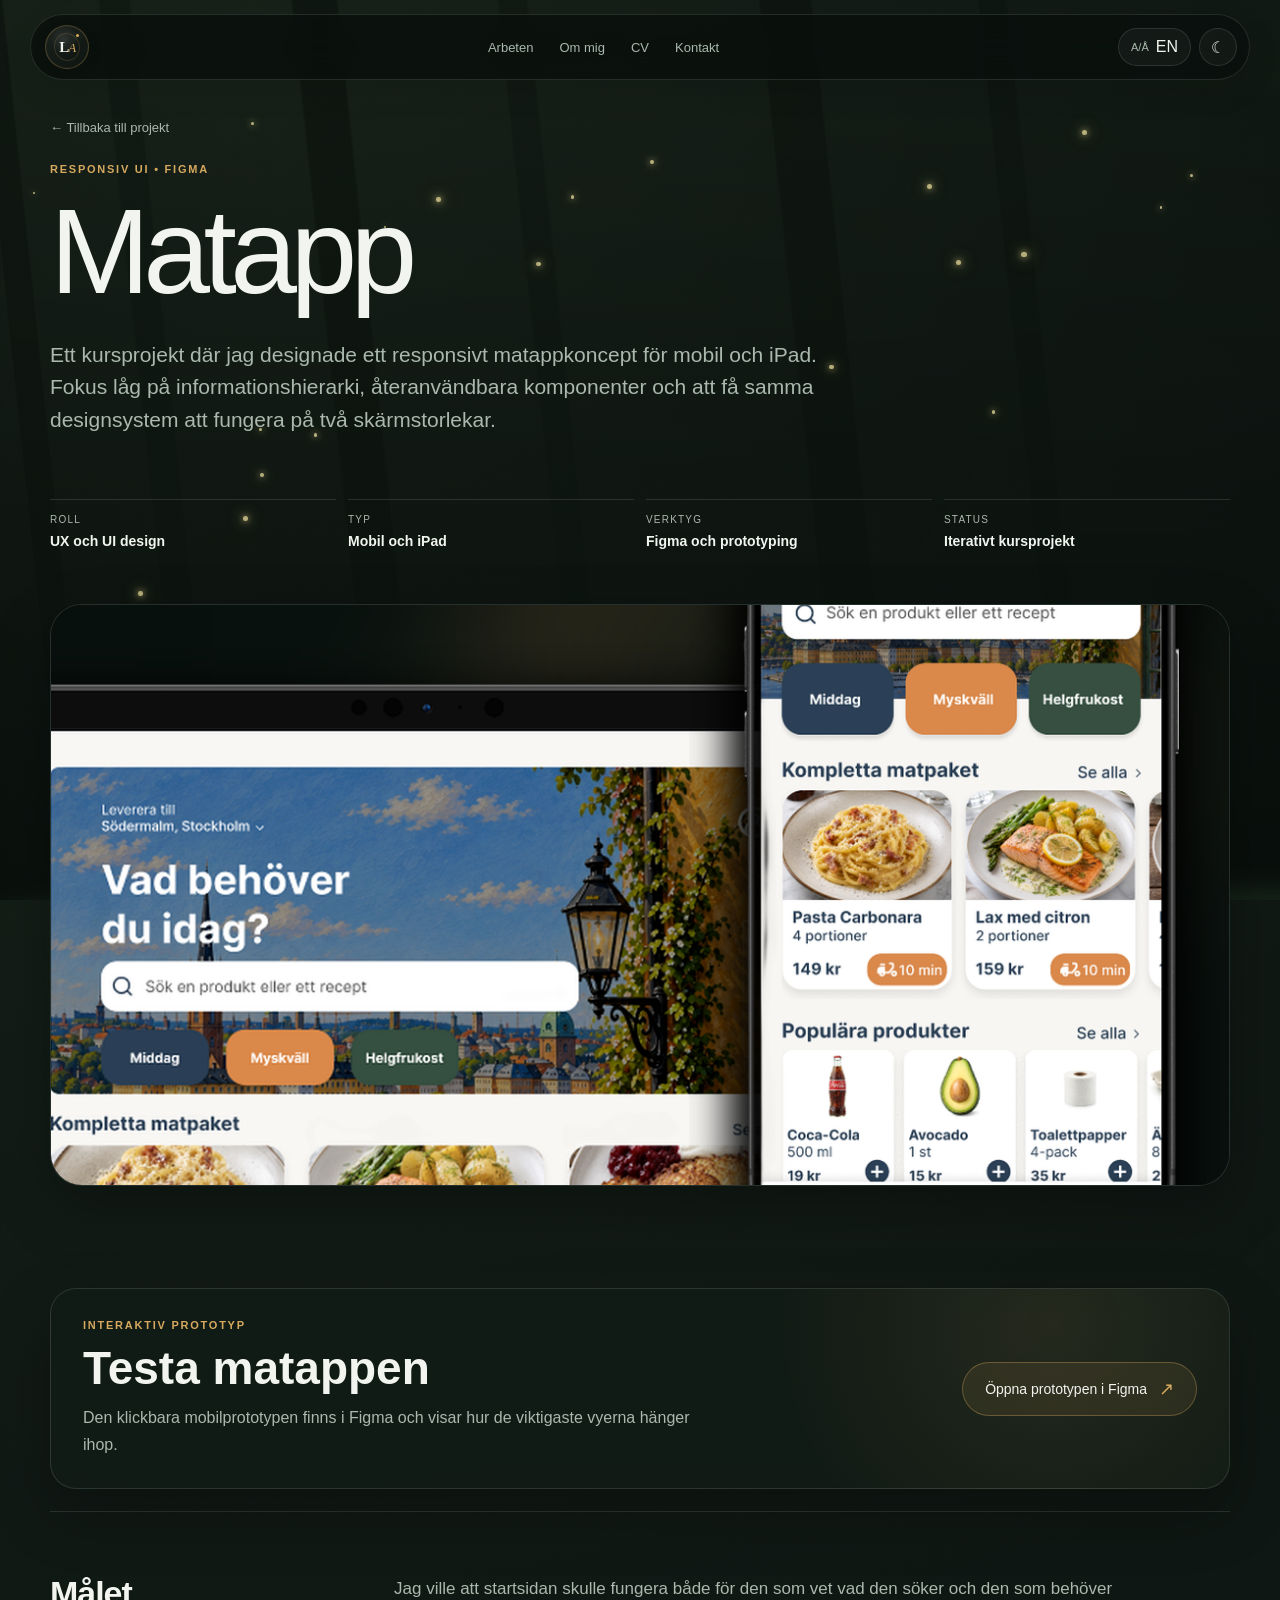
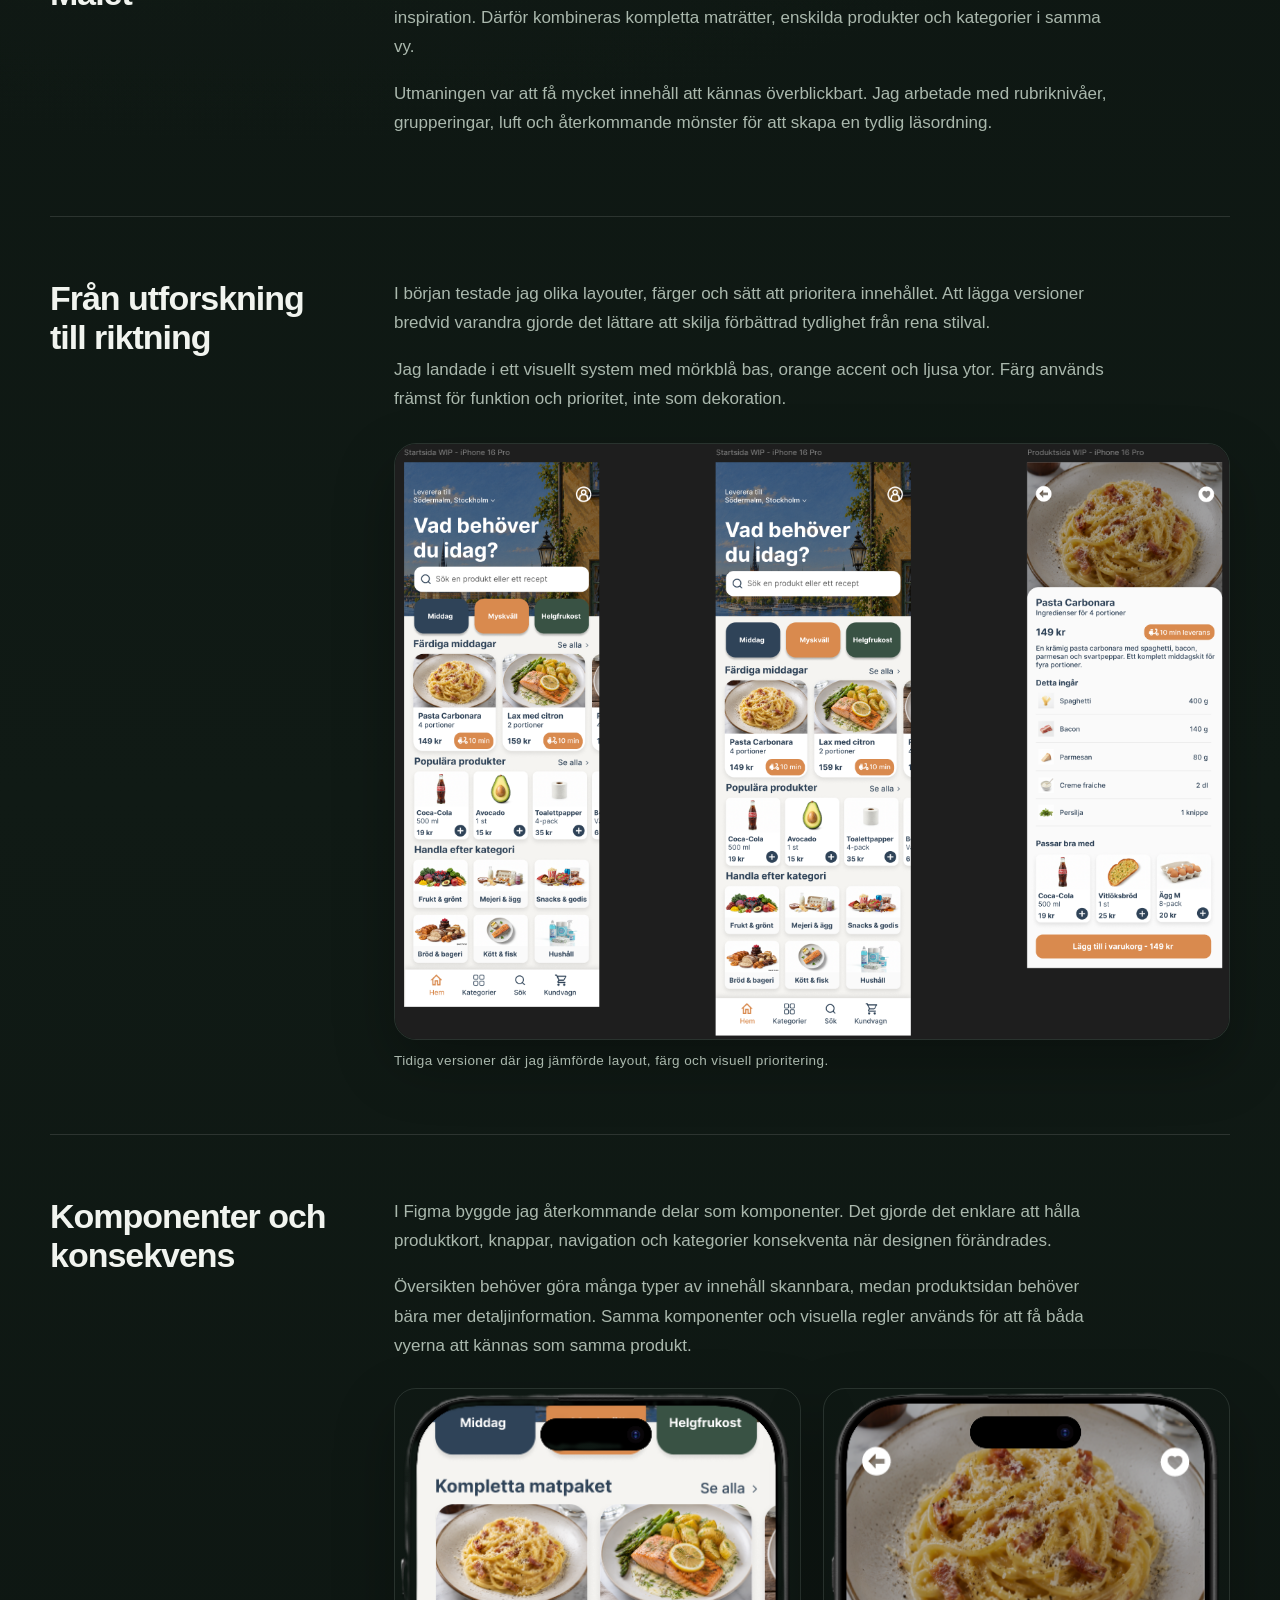
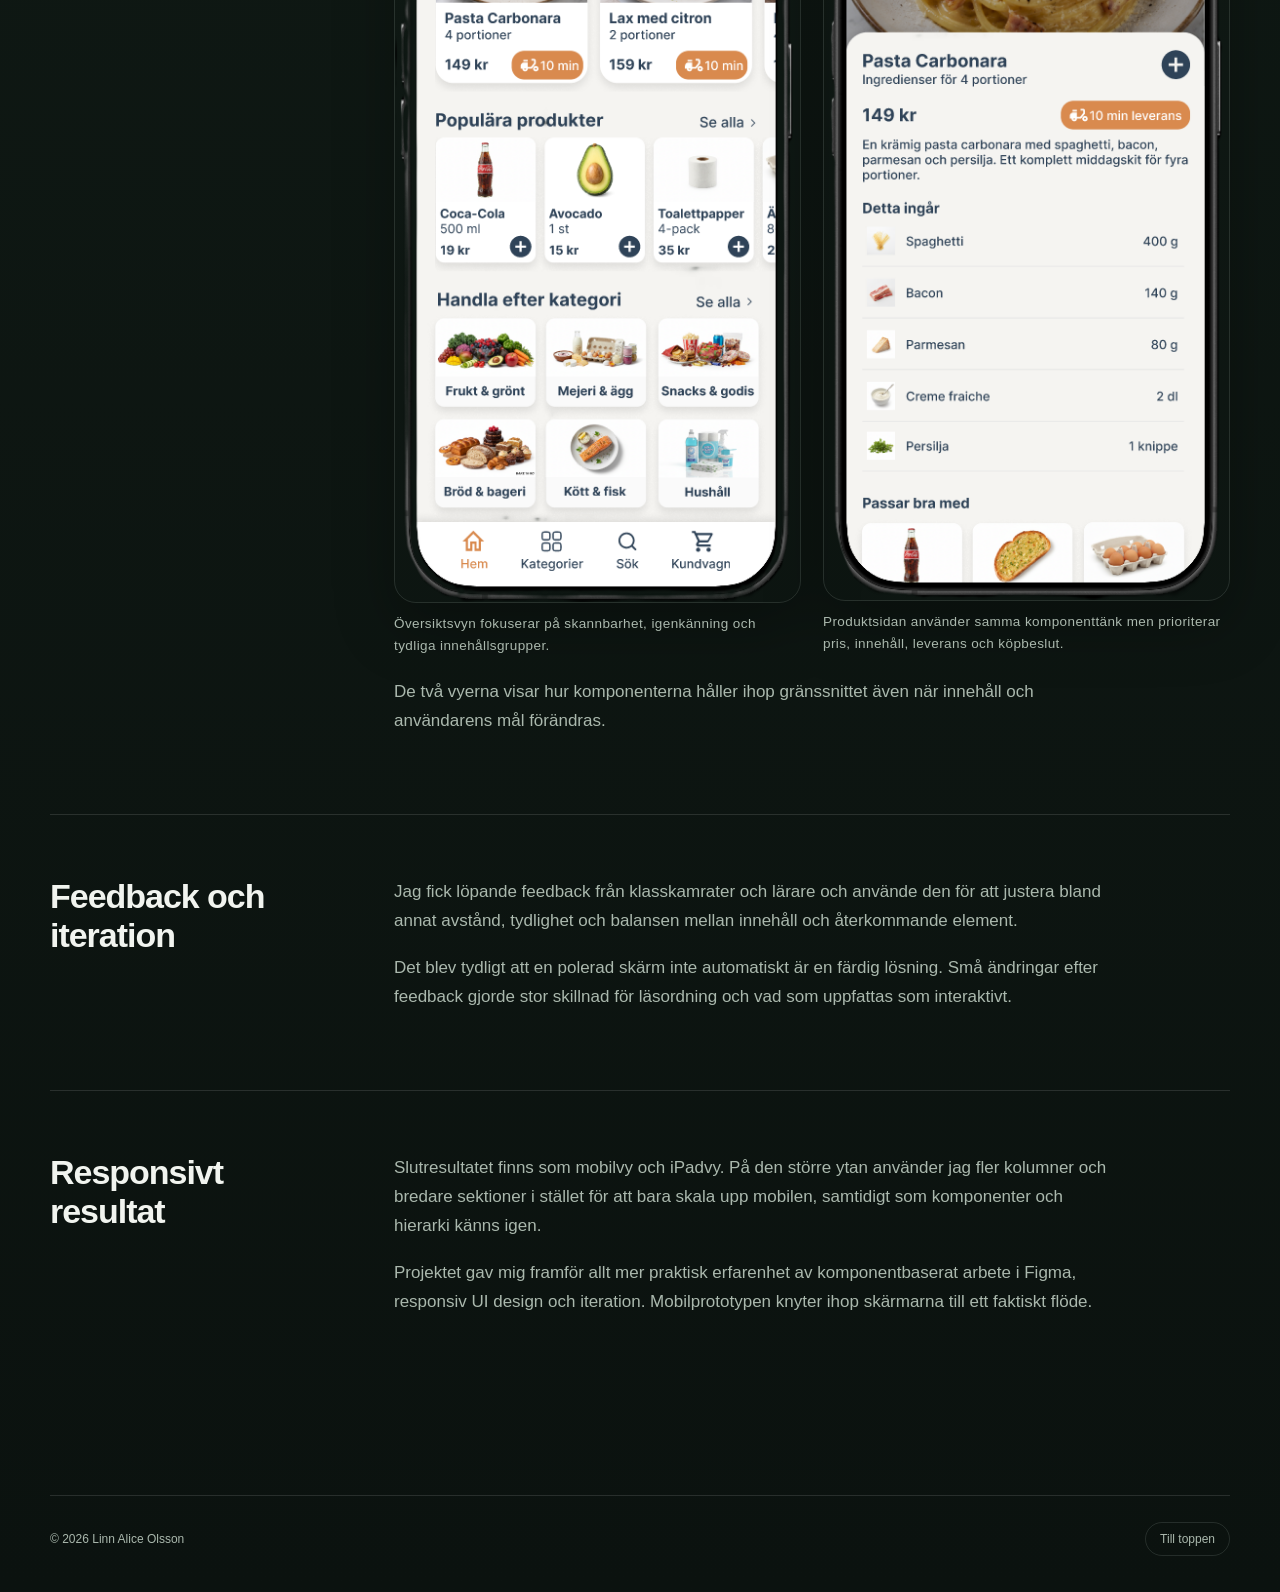
==== commit 7cb9eb46: "Add files via upload" ====
--- a/matapp.html
+++ b/matapp.html
@@ -5,17 +5,19 @@
 <meta charset="utf-8"/>
 <meta content="width=device-width, initial-scale=1" name="viewport"/>
 <title>Matapp | Linn Alice Olsson</title>
-<link href="styles.css" rel="stylesheet"/>
 <script>
-    const savedTheme = localStorage.getItem("linnalice-theme");
-    document.documentElement.dataset.theme = savedTheme || "dark";
-  </script>
+  (() => {
+    const storedTheme = localStorage.getItem("linnalice-theme");
+    document.documentElement.dataset.theme = storedTheme === "light" ? "light" : "dark";
+  })();
+ </script>
+ <link href="styles.css" rel="stylesheet"/>
 </head>
 <body>
 <div aria-hidden="true" class="forest-backdrop"></div>
 <div aria-hidden="true" class="fireflies" id="fireflies"></div>
 <header class="site-header">
-<a aria-label="Linn Alice Olsson, startsida" class="brand brand-icon-only" href="index.html">
+<a aria-label="Linn Alice Olsson, startsida" class="brand brand-icon-only" href="index.html#top">
 <span aria-hidden="true" class="brand-mark brand-mark-refined">
 <span class="brand-monogram">
 <span class="brand-l">L</span><span class="brand-a">A</span>
--- a/styles.css
+++ b/styles.css
@@ -5814,3 +5814,459 @@
     transition: none;
   }
 }
+
+
+/* === REQUESTED REFINEMENTS ONLY ===
+   Built on the clean palette. No alternate section backgrounds are introduced
+   except for the contact card. */
+
+/* Less empty space below the floating navbar, while keeping the original hero typography. */
+.hero {
+  min-height: auto;
+  padding-top: clamp(50px, 6vh, 76px);
+  padding-bottom: clamp(48px, 6vh, 72px);
+}
+
+.case-hero {
+  min-height: auto;
+  align-content: start;
+  padding-top: clamp(50px, 6vh, 76px);
+  padding-bottom: clamp(52px, 6vh, 74px);
+}
+
+@media (max-width: 680px) {
+  .hero {
+    padding-top: 42px;
+    padding-bottom: 46px;
+  }
+
+  .case-hero {
+    padding-top: 44px;
+    padding-bottom: 48px;
+  }
+}
+
+/* Simple responsive downward arrow between the landing area and projects. */
+.hero-scroll-cue {
+  --scroll-arrow-color: #d6a95f;
+  position: relative;
+  z-index: 2;
+  display: block;
+  width: 30px;
+  height: clamp(64px, 11vh, 142px);
+  margin: 0 auto clamp(12px, 2vh, 26px);
+  color: var(--scroll-arrow-color);
+}
+
+.hero-scroll-cue::before {
+  content: "";
+  position: absolute;
+  top: 0;
+  left: 50%;
+  width: 1.5px;
+  height: calc(100% - 12px);
+  border-radius: 999px;
+  background: linear-gradient(
+    to bottom,
+    rgba(214,169,95,.12),
+    rgba(214,169,95,.96)
+  );
+  box-shadow:
+    0 0 9px rgba(214,169,95,.26),
+    0 0 20px rgba(214,169,95,.12);
+  transform: translateX(-50%);
+  transform-origin: top;
+  transition: transform 180ms ease, box-shadow 180ms ease;
+}
+
+.hero-scroll-cue::after {
+  content: "";
+  position: absolute;
+  left: 50%;
+  bottom: 2px;
+  width: 10px;
+  height: 10px;
+  border-right: 1.5px solid currentColor;
+  border-bottom: 1.5px solid currentColor;
+  filter: drop-shadow(0 0 5px rgba(214,169,95,.32));
+  transform: translateX(-50%) rotate(45deg);
+  transition: transform 180ms ease, filter 180ms ease;
+}
+
+.hero-scroll-cue:hover::before,
+.hero-scroll-cue:focus-visible::before {
+  transform: translateX(-50%) scaleY(1.04);
+  box-shadow:
+    0 0 12px rgba(214,169,95,.38),
+    0 0 26px rgba(214,169,95,.18);
+}
+
+.hero-scroll-cue:hover::after,
+.hero-scroll-cue:focus-visible::after {
+  transform: translateX(-50%) translateY(3px) rotate(45deg);
+  filter: drop-shadow(0 0 8px rgba(214,169,95,.48));
+}
+
+.hero-scroll-cue:focus-visible {
+  outline: 1px solid rgba(214,169,95,.42);
+  outline-offset: 7px;
+  border-radius: 999px;
+}
+
+html[data-theme="light"] .hero-scroll-cue {
+  --scroll-arrow-color: #58705c;
+}
+
+html[data-theme="light"] .hero-scroll-cue::before {
+  background: linear-gradient(
+    to bottom,
+    rgba(88,112,92,.12),
+    rgba(88,112,92,.92)
+  );
+  box-shadow:
+    0 0 8px rgba(88,112,92,.18),
+    0 0 18px rgba(88,112,92,.09);
+}
+
+html[data-theme="light"] .hero-scroll-cue::after {
+  filter: drop-shadow(0 0 5px rgba(88,112,92,.20));
+}
+
+@media (max-width: 680px) {
+  .hero-scroll-cue {
+    height: clamp(54px, 8vh, 86px);
+    margin-bottom: 8px;
+  }
+}
+
+/* Stronger project card interactions, with the original static card colours preserved. */
+.project-card {
+  will-change: transform;
+  transition:
+    transform 300ms cubic-bezier(.2,.8,.2,1),
+    border-color 260ms ease,
+    background 260ms ease,
+    box-shadow 300ms ease;
+}
+
+.project-card .project-art {
+  transition: transform 320ms cubic-bezier(.2,.8,.2,1), box-shadow 320ms ease;
+}
+
+.project-card .project-art-image > img,
+.project-card .matapp-card-ipad,
+.project-card .matapp-card-phone {
+  transition: transform 440ms cubic-bezier(.2,.8,.2,1), filter 320ms ease;
+}
+
+.project-card:hover,
+.project-card:focus-visible {
+  transform: translateY(-10px) scale(1.006);
+  border-color: rgba(226,181,99,.52);
+  background: rgba(22,35,27,.88);
+  box-shadow:
+    0 28px 70px rgba(0,0,0,.34),
+    0 0 0 1px rgba(226,181,99,.07) inset,
+    0 0 34px rgba(226,181,99,.075);
+}
+
+.project-card:hover .project-art,
+.project-card:focus-visible .project-art {
+  transform: translateY(-2px);
+  box-shadow: 0 18px 38px rgba(0,0,0,.20);
+}
+
+.project-card:hover .project-art-image > img,
+.project-card:focus-visible .project-art-image > img {
+  transform: scale(1.035);
+  filter: saturate(1.05) contrast(1.02);
+}
+
+.project-card:hover .matapp-card-ipad,
+.project-card:focus-visible .matapp-card-ipad {
+  transform: translateY(-5px) rotate(-.35deg) scale(1.012);
+}
+
+.project-card:hover .matapp-card-phone,
+.project-card:focus-visible .matapp-card-phone {
+  transform: translateY(-8px) rotate(.6deg) scale(1.022);
+}
+
+.project-card:hover .project-arrow,
+.project-card:focus-visible .project-arrow {
+  transform: translate(3px,-3px) scale(1.07);
+  color: #161b13;
+  border-color: #e2b563;
+  background: #e2b563;
+  box-shadow: 0 0 20px rgba(226,181,99,.18);
+}
+
+.project-card:hover .art-label,
+.project-card:focus-visible .art-label {
+  border-color: rgba(255,255,255,.30);
+  background: rgba(8,13,10,.48);
+  color: rgba(255,255,255,.96);
+}
+
+html[data-theme="light"] .project-card:hover,
+html[data-theme="light"] .project-card:focus-visible {
+  border-color: rgba(65,94,71,.34);
+  background: rgba(249,250,245,.94);
+  box-shadow:
+    0 24px 56px rgba(55,77,59,.15),
+    0 0 0 1px rgba(75,101,79,.05) inset,
+    0 0 30px rgba(75,101,79,.055);
+}
+
+html[data-theme="light"] .project-card:hover .project-arrow,
+html[data-theme="light"] .project-card:focus-visible .project-arrow {
+  color: #f5f6f0;
+  border-color: #35573d;
+  background: #35573d;
+  box-shadow: 0 7px 18px rgba(53,87,61,.15);
+}
+
+/* Larger supporting copy and captions. */
+.section-description {
+  font-size: 17px;
+  line-height: 1.66;
+}
+
+.project-summary {
+  font-size: 16.5px;
+  line-height: 1.66;
+}
+
+.project-kicker,
+.project-tags {
+  font-size: 12px;
+}
+
+.hero-detail {
+  font-size: 17px;
+}
+
+.about-copy-compact .about-short {
+  font-size: 16px;
+}
+
+.competence-compact-intro > p:not(.eyebrow) {
+  font-size: 16px;
+  line-height: 1.7;
+}
+
+.competence-compact-item p {
+  font-size: 15px;
+  line-height: 1.7;
+}
+
+.personal-sequence-heading > p,
+.personal-world-instruction {
+  font-size: 16px;
+}
+
+.contact-card p:not(.eyebrow) {
+  font-size: 17px;
+  line-height: 1.68;
+}
+
+.documents .document-card p:not(.document-label) {
+  font-size: 16px;
+  line-height: 1.62;
+}
+
+.about-portrait figcaption,
+.personal-artwork figcaption,
+.personal-artwork-interactive figcaption,
+.case-inline-figure figcaption,
+.matapp-process-image figcaption,
+.matapp-components-card figcaption {
+  font-size: 13.5px;
+  line-height: 1.62;
+}
+
+/* Larger sequence numbers. */
+.competence-index,
+.competence-compact-item .competence-index,
+.personal-world-index {
+  font-size: 13px;
+  font-weight: 700;
+  letter-spacing: .09em;
+}
+
+.viking-step-marker span {
+  font-size: 14px;
+  font-weight: 700;
+}
+
+/* CV card without the 01, but with the original card surface. */
+.documents .document-card {
+  grid-template-columns: minmax(0, 1fr) 54px;
+  gap: 28px;
+}
+
+@media (max-width: 680px) {
+  .section-description,
+  .project-summary,
+  .hero-detail,
+  .contact-card p:not(.eyebrow) {
+    font-size: 16px;
+  }
+
+  .competence-compact-item p,
+  .about-portrait figcaption,
+  .personal-artwork figcaption,
+  .personal-artwork-interactive figcaption,
+  .case-inline-figure figcaption,
+  .matapp-process-image figcaption,
+  .matapp-components-card figcaption {
+    font-size: 13px;
+  }
+
+  .documents .document-card {
+    grid-template-columns: 1fr auto;
+  }
+}
+
+/* The contact card is the only section given its own alternate colour. */
+.contact-card {
+  border-color: rgba(160,183,151,.22);
+  background:
+    radial-gradient(circle at 84% 12%, rgba(226,181,99,.11), transparent 25%),
+    linear-gradient(135deg, rgba(35,57,42,.94), rgba(24,41,31,.92));
+  box-shadow:
+    0 28px 68px rgba(0,0,0,.25),
+    0 0 0 1px rgba(255,255,255,.025) inset;
+}
+
+.contact-card .eyebrow {
+  color: #e8bd72;
+}
+
+.contact-links a {
+  position: relative;
+  margin: 0 -12px;
+  padding: 18px 12px;
+  border-radius: 14px;
+  transition:
+    transform 200ms cubic-bezier(.2,.8,.2,1),
+    color 180ms ease,
+    background 180ms ease,
+    border-color 180ms ease;
+}
+
+.contact-links a::after {
+  content: "↗";
+  position: absolute;
+  right: 13px;
+  top: 50%;
+  color: var(--accent);
+  opacity: 0;
+  transform: translate(-5px,-50%);
+  transition: opacity 180ms ease, transform 200ms cubic-bezier(.2,.8,.2,1);
+}
+
+.contact-links a strong {
+  padding-right: 24px;
+  transition: color 180ms ease, transform 200ms ease;
+}
+
+.contact-links a:hover,
+.contact-links a:focus-visible {
+  transform: translateX(5px);
+  background: rgba(255,255,255,.055);
+  border-color: rgba(232,189,114,.30);
+}
+
+.contact-links a:hover strong,
+.contact-links a:focus-visible strong {
+  color: #f0c77e;
+  transform: translateX(-3px);
+}
+
+.contact-links a:hover::after,
+.contact-links a:focus-visible::after {
+  opacity: 1;
+  transform: translate(0,-50%);
+}
+
+html[data-theme="light"] .contact-card {
+  border-color: rgba(68,97,73,.16);
+  background:
+    radial-gradient(circle at 84% 12%, rgba(173,127,68,.09), transparent 27%),
+    linear-gradient(135deg, rgba(220,228,213,.96), rgba(232,236,224,.96));
+  box-shadow:
+    0 24px 50px rgba(62,79,64,.11),
+    0 0 0 1px rgba(255,255,255,.42) inset;
+}
+
+html[data-theme="light"] .contact-card .eyebrow {
+  color: #76501f;
+}
+
+html[data-theme="light"] .contact-links a:hover,
+html[data-theme="light"] .contact-links a:focus-visible {
+  background: rgba(255,255,255,.38);
+  border-color: rgba(68,97,73,.22);
+}
+
+html[data-theme="light"] .contact-links a:hover strong,
+html[data-theme="light"] .contact-links a:focus-visible strong,
+html[data-theme="light"] .contact-links a::after {
+  color: #426049;
+}
+
+/* Final hotspot placement: Inreda on the candles on the upper shelf. */
+.hotspot-interior {
+  left: 72.5%;
+  top: 15%;
+}
+
+@media (prefers-reduced-motion: reduce) {
+  .hero-scroll-cue::before,
+  .hero-scroll-cue::after,
+  .project-card,
+  .project-card .project-art,
+  .project-card .project-art-image > img,
+  .project-card .matapp-card-ipad,
+  .project-card .matapp-card-phone,
+  .contact-links a,
+  .contact-links a strong,
+  .contact-links a::after {
+    transition: none;
+  }
+}
+/* === SECTION HEADING READING FLOW ===
+   Supporting copy now sits directly beneath its heading instead of off to the right. */
+.section-heading {
+  display: block;
+}
+
+.section-heading > div {
+  max-width: 820px;
+}
+
+.section-heading .section-description {
+  max-width: 640px;
+  margin-top: 14px;
+}
+
+.personal-sequence-heading {
+  display: block;
+}
+
+.personal-sequence-heading > div {
+  max-width: 820px;
+}
+
+.personal-sequence-heading > p {
+  max-width: 640px;
+  margin-top: 14px;
+}
+
+@media (max-width: 680px) {
+  .section-heading .section-description,
+  .personal-sequence-heading > p {
+    margin-top: 11px;
+  }
+}
